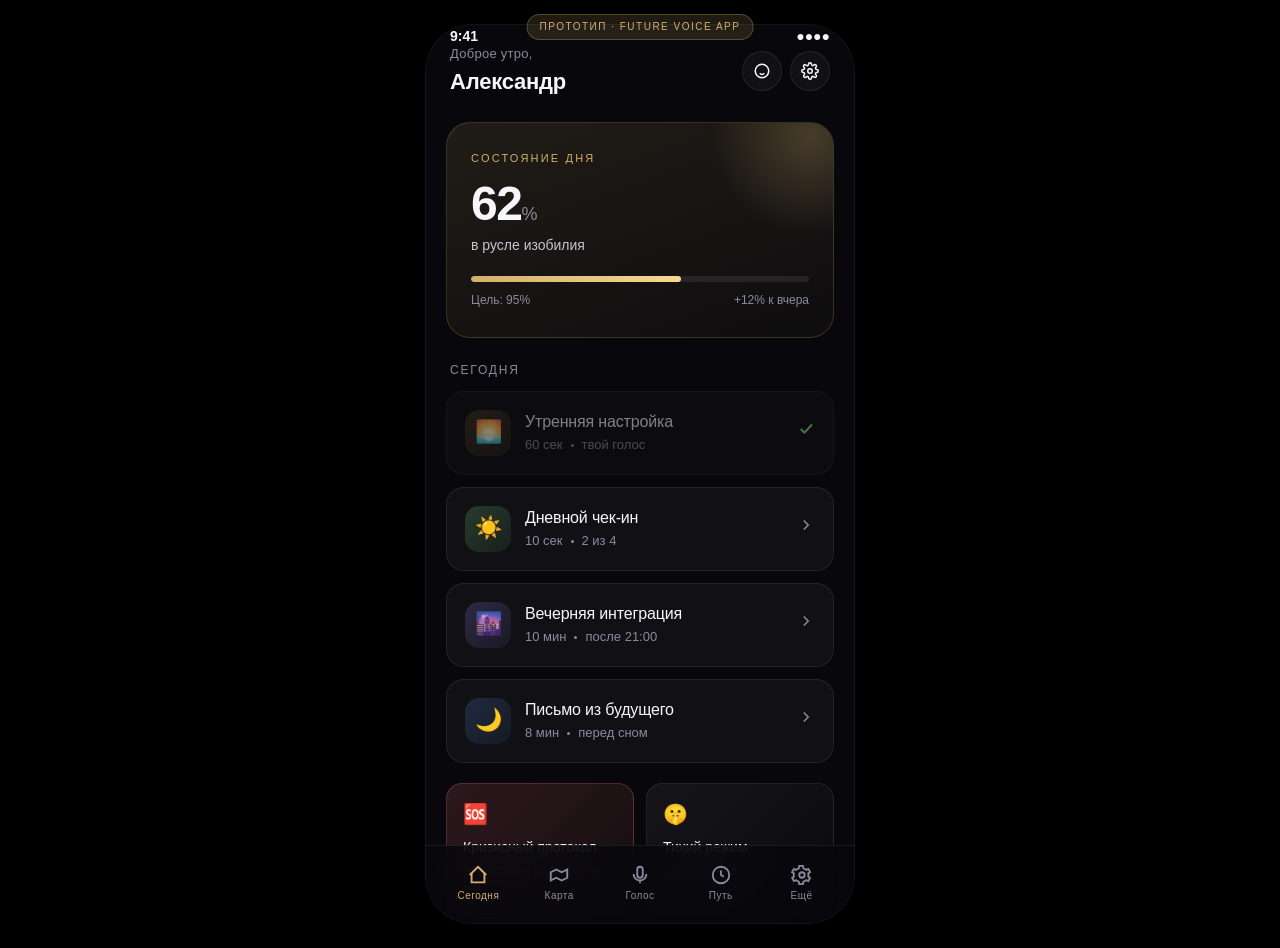
==== index.html @ 84179cca "Add files via upload" ====
<!doctype html>
<html lang="ru">
<head>
<meta charset="utf-8" />
<meta name="viewport" content="width=device-width,initial-scale=1,viewport-fit=cover,user-scalable=no" />
<meta name="theme-color" content="#08080c" />
<meta name="apple-mobile-web-app-capable" content="yes" />
<meta name="apple-mobile-web-app-status-bar-style" content="black-translucent" />
<title>Future Voice — твой день</title>
<style>
:root{
  --bg:#08080c;
  --bg2:#0f0f17;
  --surface:rgba(255,255,255,0.04);
  --surface-2:rgba(255,255,255,0.07);
  --ink:#f7f7fb;
  --muted:#8a8a9c;
  --muted-2:#5a5a6a;
  --line:rgba(255,255,255,0.08);
  --accent:#d4af6a;
  --accent2:#f5d990;
  --good:#7ee787;
  --warn:#ffb84d;
  --bad:#ff7a7a;
}
*{box-sizing:border-box;margin:0;padding:0;-webkit-tap-highlight-color:transparent}
html,body{background:var(--bg);color:var(--ink);font-family:-apple-system,BlinkMacSystemFont,"SF Pro Display","Segoe UI",Inter,Roboto,sans-serif;-webkit-font-smoothing:antialiased;line-height:1.4;overscroll-behavior:none}
button,a{font:inherit;cursor:pointer;border:none;background:none;color:inherit;text-decoration:none}
img{max-width:100%;display:block}

/* phone frame for desktop preview */
.phone{
  max-width:430px;
  margin:0 auto;
  min-height:100vh;
  background:var(--bg);
  position:relative;
  padding-bottom:96px;
  overflow:hidden;
}

/* status bar (fake for preview) */
.status-bar{
  height:env(safe-area-inset-top,44px);
  min-height:12px;
  display:flex;align-items:center;justify-content:space-between;
  padding:0 24px;
  font-size:14px;font-weight:600;
  padding-top:max(env(safe-area-inset-top,0px),12px);
}

/* SCREENS */
.screen{display:none;padding:0 0 24px;animation:fadeIn .25s ease}
.screen.active{display:block}
@keyframes fadeIn{from{opacity:0;transform:translateY(6px)}to{opacity:1;transform:none}}

/* HEADER */
.head{padding:8px 24px 24px;display:flex;align-items:center;justify-content:space-between}
.greeting{font-size:13px;color:var(--muted);letter-spacing:.02em;margin-bottom:4px}
.greeting-name{font-size:22px;font-weight:600;letter-spacing:-0.01em}
.head-actions{display:flex;gap:8px}
.icon-btn{width:40px;height:40px;border-radius:50%;background:var(--surface);display:flex;align-items:center;justify-content:center;border:1px solid var(--line)}
.icon-btn svg{width:18px;height:18px}

/* STATE CARD (main today) */
.state-card{
  margin:0 20px 20px;
  padding:28px 24px;
  background:linear-gradient(160deg,rgba(212,175,106,0.12),rgba(212,175,106,0.03));
  border:1px solid rgba(212,175,106,0.2);
  border-radius:24px;
  position:relative;overflow:hidden;
}
.state-card::before{
  content:"";position:absolute;top:-40%;right:-20%;width:200px;height:200px;
  border-radius:50%;
  background:radial-gradient(circle,rgba(212,175,106,0.25),transparent 70%);
  pointer-events:none;
}
.state-label{font-size:11px;color:var(--accent);letter-spacing:.2em;text-transform:uppercase;margin-bottom:14px;position:relative}
.state-value{font-size:48px;font-weight:600;letter-spacing:-0.03em;line-height:1;position:relative;margin-bottom:8px}
.state-value small{font-size:18px;color:var(--muted);font-weight:400}
.state-sub{font-size:14px;color:#c5c5d0;position:relative}
.state-progress{margin-top:20px;height:6px;background:rgba(255,255,255,0.08);border-radius:3px;overflow:hidden;position:relative}
.state-progress-bar{height:100%;width:62%;background:linear-gradient(90deg,var(--accent),var(--accent2));border-radius:3px;transition:width .6s ease}
.state-meta{display:flex;justify-content:space-between;margin-top:10px;font-size:12px;color:var(--muted);position:relative}

/* TODAY ACTIONS */
.section-title{padding:4px 24px 12px;font-size:12px;color:var(--muted);letter-spacing:.15em;text-transform:uppercase}
.actions{padding:0 20px;display:flex;flex-direction:column;gap:12px}
.action-card{
  padding:18px 18px;
  background:var(--surface);
  border:1px solid var(--line);
  border-radius:18px;
  display:flex;align-items:center;gap:14px;
  transition:transform .15s,background .2s;
  width:100%;
  text-align:left;
}
.action-card:active{transform:scale(0.98);background:var(--surface-2)}
.action-card.done{opacity:.5}
.action-icon{
  width:46px;height:46px;border-radius:14px;flex-shrink:0;
  display:flex;align-items:center;justify-content:center;
  font-size:22px;
  background:rgba(212,175,106,0.1);
}
.action-icon.morning{background:linear-gradient(135deg,#ffb84d33,#ffb84d11)}
.action-icon.day{background:linear-gradient(135deg,#7ee78733,#7ee78711)}
.action-icon.evening{background:linear-gradient(135deg,#9c88ff33,#9c88ff11)}
.action-icon.night{background:linear-gradient(135deg,#5a8dee33,#5a8dee11)}
.action-text{flex:1;min-width:0}
.action-title{font-size:16px;font-weight:500;margin-bottom:3px;letter-spacing:-0.01em}
.action-meta{font-size:13px;color:var(--muted);display:flex;align-items:center;gap:8px}
.action-meta .dot{width:3px;height:3px;border-radius:50%;background:var(--muted);display:inline-block}
.action-go{color:var(--muted);flex-shrink:0}
.action-go svg{width:18px;height:18px}
.action-card.done .action-go{color:var(--good)}

/* QUICK BUTTONS */
.quick-row{padding:20px;display:grid;grid-template-columns:1fr 1fr;gap:12px}
.quick-btn{
  padding:16px;
  background:var(--surface);
  border:1px solid var(--line);
  border-radius:16px;
  display:flex;flex-direction:column;gap:6px;
  text-align:left;
  transition:background .2s;
}
.quick-btn:active{background:var(--surface-2)}
.quick-btn .qb-icon{font-size:20px;margin-bottom:4px}
.quick-btn .qb-title{font-size:14px;font-weight:500}
.quick-btn .qb-sub{font-size:12px;color:var(--muted)}
.quick-btn.sos{background:linear-gradient(135deg,rgba(255,122,122,0.15),rgba(255,122,122,0.05));border-color:rgba(255,122,122,0.25)}
.quick-btn.silent{background:linear-gradient(135deg,rgba(138,138,156,0.1),rgba(138,138,156,0.02))}

/* BOTTOM TAB BAR */
.tabs{
  position:fixed;bottom:0;left:50%;transform:translateX(-50%);
  width:100%;max-width:430px;
  background:rgba(8,8,12,0.85);
  backdrop-filter:blur(24px);-webkit-backdrop-filter:blur(24px);
  border-top:1px solid var(--line);
  padding:10px 12px max(env(safe-area-inset-bottom),12px);
  display:flex;justify-content:space-around;align-items:center;
  z-index:100;
}
.tab{
  flex:1;
  display:flex;flex-direction:column;align-items:center;gap:3px;
  padding:8px 4px;
  color:var(--muted);
  font-size:10px;letter-spacing:.05em;
  transition:color .2s;
}
.tab svg{width:22px;height:22px}
.tab.active{color:var(--accent)}

/* === STATE CHECK-IN MODAL === */
.modal{
  position:fixed;inset:0;
  background:rgba(8,8,12,0.85);
  backdrop-filter:blur(20px);
  z-index:200;
  display:none;align-items:flex-end;justify-content:center;
  animation:fadeIn .2s;
}
.modal.active{display:flex}
.sheet{
  width:100%;max-width:430px;
  background:var(--bg2);
  border-top:1px solid var(--line);
  border-radius:28px 28px 0 0;
  padding:24px 24px max(env(safe-area-inset-bottom),28px);
  animation:slideUp .3s cubic-bezier(.2,.9,.3,1);
}
@keyframes slideUp{from{transform:translateY(100%)}to{transform:none}}
.sheet-handle{width:36px;height:4px;background:rgba(255,255,255,0.2);border-radius:2px;margin:0 auto 20px}
.sheet h3{font-size:24px;font-weight:600;letter-spacing:-0.01em;margin-bottom:8px;text-align:center}
.sheet p{font-size:14px;color:var(--muted);text-align:center;margin-bottom:28px}
.checkin-buttons{display:flex;flex-direction:column;gap:10px}
.checkin-btn{
  padding:18px 20px;
  background:var(--surface);
  border:1px solid var(--line);
  border-radius:16px;
  display:flex;align-items:center;gap:14px;text-align:left;
  transition:all .15s;
}
.checkin-btn:active{transform:scale(0.98)}
.checkin-btn.good{border-color:rgba(126,231,135,0.3)}
.checkin-btn.good:hover,.checkin-btn.good:active{background:rgba(126,231,135,0.08)}
.checkin-btn.mid{border-color:rgba(255,184,77,0.3)}
.checkin-btn.mid:hover,.checkin-btn.mid:active{background:rgba(255,184,77,0.08)}
.checkin-btn.bad{border-color:rgba(255,122,122,0.3)}
.checkin-btn.bad:hover,.checkin-btn.bad:active{background:rgba(255,122,122,0.08)}
.checkin-emoji{font-size:30px;width:46px;text-align:center}
.checkin-text-wrap{flex:1}
.checkin-title{font-size:16px;font-weight:500;margin-bottom:2px}
.checkin-sub{font-size:13px;color:var(--muted)}
.sheet-close{margin-top:20px;width:100%;padding:14px;color:var(--muted);font-size:14px;text-align:center}

/* === MAP SCREEN === */
.map-head{padding:20px 24px}
.map-title{font-size:28px;font-weight:600;letter-spacing:-0.02em;margin-bottom:6px}
.map-sub{font-size:14px;color:var(--muted)}
.day-pct{
  margin:8px 20px 20px;
  padding:24px;
  background:var(--surface);
  border:1px solid var(--line);
  border-radius:20px;
  text-align:center;
}
.day-pct-value{
  font-size:72px;font-weight:600;letter-spacing:-0.04em;line-height:1;
  background:linear-gradient(135deg,var(--accent2),var(--accent));
  -webkit-background-clip:text;background-clip:text;color:transparent;
  margin-bottom:8px;
}
.day-pct-label{font-size:14px;color:var(--muted)}
.day-pct-delta{display:inline-flex;align-items:center;gap:4px;margin-top:10px;font-size:13px;color:var(--good);padding:4px 10px;background:rgba(126,231,135,0.1);border-radius:999px}

/* timeline */
.timeline{margin:0 20px;padding:20px;background:var(--surface);border:1px solid var(--line);border-radius:20px}
.tl-title{font-size:12px;color:var(--muted);letter-spacing:.15em;text-transform:uppercase;margin-bottom:14px}
.tl-bars{display:flex;align-items:flex-end;gap:4px;height:80px;margin-bottom:10px}
.tl-bar{flex:1;border-radius:3px;min-height:6px;transition:height .4s ease}
.tl-bar.g{background:linear-gradient(180deg,var(--good),rgba(126,231,135,0.3))}
.tl-bar.y{background:linear-gradient(180deg,var(--warn),rgba(255,184,77,0.3))}
.tl-bar.r{background:linear-gradient(180deg,var(--bad),rgba(255,122,122,0.3))}
.tl-bar.empty{background:rgba(255,255,255,0.04)}
.tl-hours{display:flex;justify-content:space-between;font-size:11px;color:var(--muted-2);font-variant-numeric:tabular-nums}

/* week chart */
.week{margin:20px;padding:20px;background:var(--surface);border:1px solid var(--line);border-radius:20px}
.week-row{display:flex;align-items:center;gap:12px;padding:8px 0;border-bottom:1px solid var(--line)}
.week-row:last-child{border-bottom:none}
.week-day{width:32px;font-size:13px;color:var(--muted)}
.week-bar-bg{flex:1;height:8px;background:rgba(255,255,255,0.05);border-radius:4px;overflow:hidden}
.week-bar-fill{height:100%;background:linear-gradient(90deg,var(--accent),var(--accent2));border-radius:4px}
.week-pct{width:42px;text-align:right;font-size:13px;color:var(--ink);font-variant-numeric:tabular-nums}

/* trigger card */
.trigger{margin:20px;padding:20px;background:linear-gradient(135deg,rgba(255,122,122,0.08),rgba(255,122,122,0.02));border:1px solid rgba(255,122,122,0.15);border-radius:20px}
.trigger-label{font-size:11px;color:var(--bad);letter-spacing:.2em;text-transform:uppercase;margin-bottom:10px}
.trigger-text{font-size:16px;line-height:1.5;margin-bottom:14px}
.trigger-action{display:inline-flex;align-items:center;gap:6px;font-size:14px;color:var(--accent);font-weight:500}

/* === VOICE SCREEN === */
.voice-head{padding:32px 24px 20px;text-align:center}
.voice-title{font-size:13px;color:var(--muted);letter-spacing:.2em;text-transform:uppercase;margin-bottom:14px}
.voice-name{font-size:32px;font-weight:600;letter-spacing:-0.02em;margin-bottom:10px}
.voice-meta{font-size:14px;color:var(--muted)}

.voice-player{margin:24px 20px;padding:32px 24px;background:var(--surface);border:1px solid var(--line);border-radius:24px;text-align:center}
.voice-visual{
  width:180px;height:180px;margin:0 auto 28px;border-radius:50%;
  background:radial-gradient(circle at 30% 30%,var(--accent2),var(--accent) 50%,#5a3f1c 100%);
  box-shadow:0 0 60px rgba(212,175,106,0.4),inset 0 0 40px rgba(0,0,0,0.2);
  position:relative;
}
.voice-visual::before,.voice-visual::after{
  content:"";position:absolute;border-radius:50%;border:1px solid rgba(212,175,106,0.3);
  animation:ripple 3s infinite;
}
.voice-visual::before{inset:-20px;animation-delay:0s}
.voice-visual::after{inset:-40px;animation-delay:1.5s}
@keyframes ripple{0%{transform:scale(1);opacity:0.6}100%{transform:scale(1.3);opacity:0}}

.voice-controls{display:flex;align-items:center;justify-content:center;gap:24px;margin-bottom:20px}
.voice-ctrl{
  width:48px;height:48px;border-radius:50%;
  background:var(--surface-2);
  display:flex;align-items:center;justify-content:center;
  transition:background .2s;
}
.voice-ctrl:active{background:rgba(255,255,255,0.12)}
.voice-ctrl.main{
  width:72px;height:72px;
  background:linear-gradient(135deg,var(--accent2),var(--accent));
  color:var(--bg);box-shadow:0 12px 32px rgba(212,175,106,0.35);
}
.voice-ctrl svg{width:22px;height:22px}
.voice-ctrl.main svg{width:32px;height:32px}

.voice-progress{height:4px;background:rgba(255,255,255,0.1);border-radius:2px;overflow:hidden;margin-bottom:8px}
.voice-progress-fill{height:100%;width:32%;background:var(--accent);border-radius:2px}
.voice-time{display:flex;justify-content:space-between;font-size:12px;color:var(--muted);font-variant-numeric:tabular-nums}

.voice-text{margin:0 20px 20px;padding:20px;background:var(--surface);border:1px solid var(--line);border-radius:18px;font-size:15px;line-height:1.7;color:#d5d5e0;font-style:italic;max-height:200px;overflow-y:auto}
.voice-text::before{content:"«";color:var(--accent);font-size:28px;line-height:0;vertical-align:middle;margin-right:4px}
.voice-text::after{content:"»";color:var(--accent);font-size:28px;line-height:0;vertical-align:middle;margin-left:4px}

/* path screen */
.path-head{padding:20px 24px}
.path-progress{margin:8px 20px 24px;padding:20px;background:var(--surface);border:1px solid var(--line);border-radius:20px}
.path-day-big{font-size:64px;font-weight:600;letter-spacing:-0.03em;line-height:1;margin-bottom:4px}
.path-day-big small{font-size:20px;color:var(--muted);font-weight:400}
.path-stage{font-size:14px;color:var(--accent);margin-bottom:18px}
.path-line{height:8px;background:rgba(255,255,255,0.05);border-radius:4px;overflow:hidden;margin-bottom:8px}
.path-line-fill{height:100%;width:25%;background:linear-gradient(90deg,var(--accent),var(--accent2));border-radius:4px}
.path-line-meta{display:flex;justify-content:space-between;font-size:12px;color:var(--muted)}

.stages{padding:0 20px;display:flex;flex-direction:column;gap:10px}
.stage{padding:18px;background:var(--surface);border:1px solid var(--line);border-radius:16px;display:flex;align-items:center;gap:14px}
.stage.current{border-color:rgba(212,175,106,0.4);background:linear-gradient(135deg,rgba(212,175,106,0.08),rgba(212,175,106,0.02))}
.stage.done{opacity:.5}
.stage-num{width:36px;height:36px;border-radius:50%;background:var(--surface-2);display:flex;align-items:center;justify-content:center;font-size:13px;color:var(--muted);flex-shrink:0}
.stage.current .stage-num{background:linear-gradient(135deg,var(--accent2),var(--accent));color:var(--bg);font-weight:600}
.stage.done .stage-num{background:rgba(126,231,135,0.15);color:var(--good)}
.stage-info{flex:1}
.stage-name{font-size:15px;font-weight:500;margin-bottom:2px}
.stage-days{font-size:12px;color:var(--muted)}

/* settings */
.settings-head{padding:20px 24px}
.settings-list{padding:0 20px;display:flex;flex-direction:column;gap:10px}
.set-group{background:var(--surface);border:1px solid var(--line);border-radius:18px;overflow:hidden}
.set-row{display:flex;align-items:center;padding:16px 18px;border-bottom:1px solid var(--line)}
.set-row:last-child{border-bottom:none}
.set-icon{width:32px;height:32px;border-radius:9px;background:var(--surface-2);display:flex;align-items:center;justify-content:center;margin-right:14px;font-size:16px}
.set-text{flex:1}
.set-name{font-size:15px;font-weight:500}
.set-desc{font-size:12px;color:var(--muted);margin-top:2px}
.toggle{width:46px;height:28px;background:rgba(255,255,255,0.1);border-radius:14px;position:relative;transition:background .2s;flex-shrink:0}
.toggle.on{background:var(--accent)}
.toggle::after{content:"";position:absolute;top:3px;left:3px;width:22px;height:22px;background:#fff;border-radius:50%;transition:left .2s;box-shadow:0 2px 4px rgba(0,0,0,0.3)}
.toggle.on::after{left:21px}
.set-value{font-size:14px;color:var(--muted)}

/* DEMO TAG */
.demo-tag{
  position:fixed;top:env(safe-area-inset-top,12px);left:50%;transform:translateX(-50%);
  margin-top:14px;
  background:rgba(212,175,106,0.15);
  border:1px solid rgba(212,175,106,0.3);
  padding:5px 12px;border-radius:999px;
  font-size:10px;letter-spacing:.15em;text-transform:uppercase;color:var(--accent);
  z-index:50;
  pointer-events:none;
}

/* PWA-friendly viewport */
@media (display-mode:standalone){.demo-tag{display:none}}

/* slight desktop styling */
@media (min-width:760px){
  body{background:#000;padding:24px 0}
  .phone{border-radius:48px;overflow:hidden;box-shadow:0 30px 80px rgba(0,0,0,0.5);border:1px solid rgba(255,255,255,0.05);min-height:auto;height:900px;overflow-y:auto}
  .tabs{position:absolute;border-radius:0 0 48px 48px}
}
</style>
</head>
<body>

<div class="phone">
  <div class="demo-tag">Прототип · Future Voice App</div>

  <!-- ========= SCREEN: TODAY ========= -->
  <section class="screen active" id="screen-today">
    <div class="status-bar"><span>9:41</span><span>●●●●</span></div>
    <div class="head">
      <div>
        <div class="greeting">Доброе утро,</div>
        <div class="greeting-name">Александр</div>
      </div>
      <div class="head-actions">
        <button class="icon-btn" onclick="openCheckin()" aria-label="Состояние">
          <svg viewBox="0 0 24 24" fill="none" stroke="currentColor" stroke-width="2"><circle cx="12" cy="12" r="9"/><path d="M9 10h.01M15 10h.01M9 15c.5.5 1.5 1.5 3 1.5s2.5-1 3-1.5"/></svg>
        </button>
        <button class="icon-btn" onclick="show('screen-settings')" aria-label="Настройки">
          <svg viewBox="0 0 24 24" fill="none" stroke="currentColor" stroke-width="2"><circle cx="12" cy="12" r="3"/><path d="M19.4 15a1.7 1.7 0 0 0 .3 1.8l.1.1a2 2 0 1 1-2.8 2.8l-.1-.1a1.7 1.7 0 0 0-1.8-.3 1.7 1.7 0 0 0-1 1.5V21a2 2 0 1 1-4 0v-.1a1.7 1.7 0 0 0-1-1.5 1.7 1.7 0 0 0-1.9.3l-.1.1a2 2 0 1 1-2.8-2.8l.1-.1a1.7 1.7 0 0 0 .3-1.8 1.7 1.7 0 0 0-1.5-1H3a2 2 0 1 1 0-4h.1a1.7 1.7 0 0 0 1.5-1 1.7 1.7 0 0 0-.3-1.9l-.1-.1a2 2 0 1 1 2.8-2.8l.1.1a1.7 1.7 0 0 0 1.8.3H9a1.7 1.7 0 0 0 1-1.5V3a2 2 0 1 1 4 0v.1a1.7 1.7 0 0 0 1 1.5 1.7 1.7 0 0 0 1.9-.3l.1-.1a2 2 0 1 1 2.8 2.8l-.1.1a1.7 1.7 0 0 0-.3 1.8V9a1.7 1.7 0 0 0 1.5 1H21a2 2 0 1 1 0 4h-.1a1.7 1.7 0 0 0-1.5 1z"/></svg>
        </button>
      </div>
    </div>

    <!-- main state card -->
    <div class="state-card">
      <div class="state-label">Состояние дня</div>
      <div class="state-value">62<small>%</small></div>
      <div class="state-sub">в русле изобилия</div>
      <div class="state-progress"><div class="state-progress-bar"></div></div>
      <div class="state-meta">
        <span>Цель: 95%</span>
        <span>+12% к вчера</span>
      </div>
    </div>

    <div class="section-title">Сегодня</div>
    <div class="actions">
      <button class="action-card done" onclick="show('screen-voice')">
        <div class="action-icon morning">🌅</div>
        <div class="action-text">
          <div class="action-title">Утренняя настройка</div>
          <div class="action-meta"><span>60 сек</span><span class="dot"></span><span>твой голос</span></div>
        </div>
        <div class="action-go"><svg viewBox="0 0 24 24" fill="none" stroke="currentColor" stroke-width="2.5"><path d="M5 12l5 5L20 6"/></svg></div>
      </button>

      <button class="action-card" onclick="openCheckin()">
        <div class="action-icon day">☀️</div>
        <div class="action-text">
          <div class="action-title">Дневной чек-ин</div>
          <div class="action-meta"><span>10 сек</span><span class="dot"></span><span>2 из 4</span></div>
        </div>
        <div class="action-go"><svg viewBox="0 0 24 24" fill="none" stroke="currentColor" stroke-width="2"><path d="M9 6l6 6-6 6"/></svg></div>
      </button>

      <button class="action-card" onclick="show('screen-voice')">
        <div class="action-icon evening">🌆</div>
        <div class="action-text">
          <div class="action-title">Вечерняя интеграция</div>
          <div class="action-meta"><span>10 мин</span><span class="dot"></span><span>после 21:00</span></div>
        </div>
        <div class="action-go"><svg viewBox="0 0 24 24" fill="none" stroke="currentColor" stroke-width="2"><path d="M9 6l6 6-6 6"/></svg></div>
      </button>

      <button class="action-card" onclick="show('screen-voice')">
        <div class="action-icon night">🌙</div>
        <div class="action-text">
          <div class="action-title">Письмо из будущего</div>
          <div class="action-meta"><span>8 мин</span><span class="dot"></span><span>перед сном</span></div>
        </div>
        <div class="action-go"><svg viewBox="0 0 24 24" fill="none" stroke="currentColor" stroke-width="2"><path d="M9 6l6 6-6 6"/></svg></div>
      </button>
    </div>

    <div class="quick-row">
      <button class="quick-btn sos">
        <div class="qb-icon">🆘</div>
        <div class="qb-title">Кризисный протокол</div>
        <div class="qb-sub">Вернуться в ресурс за 60 сек</div>
      </button>
      <button class="quick-btn silent">
        <div class="qb-icon">🤫</div>
        <div class="qb-title">Тихий режим</div>
        <div class="qb-sub">До конца дня</div>
      </button>
    </div>
  </section>

  <!-- ========= SCREEN: MAP (mind map) ========= -->
  <section class="screen" id="screen-map">
    <div class="status-bar"><span>9:41</span><span>●●●●</span></div>
    <div class="map-head">
      <div class="map-title">Карта мышления</div>
      <div class="map-sub">Твой день в данных</div>
    </div>

    <div class="day-pct">
      <div class="day-pct-value">62%</div>
      <div class="day-pct-label">времени в русле изобилия</div>
      <div class="day-pct-delta">↑ 12% к вчера</div>
    </div>

    <div class="timeline">
      <div class="tl-title">Часы дня</div>
      <div class="tl-bars">
        <div class="tl-bar g" style="height:70%"></div>
        <div class="tl-bar g" style="height:85%"></div>
        <div class="tl-bar y" style="height:55%"></div>
        <div class="tl-bar r" style="height:30%"></div>
        <div class="tl-bar r" style="height:25%"></div>
        <div class="tl-bar y" style="height:50%"></div>
        <div class="tl-bar g" style="height:75%"></div>
        <div class="tl-bar g" style="height:80%"></div>
        <div class="tl-bar g" style="height:90%"></div>
        <div class="tl-bar y" style="height:60%"></div>
        <div class="tl-bar empty" style="height:20%"></div>
        <div class="tl-bar empty" style="height:20%"></div>
      </div>
      <div class="tl-hours">
        <span>7</span><span>9</span><span>11</span><span>13</span><span>15</span><span>17</span><span>19</span><span>21</span>
      </div>
    </div>

    <div class="trigger">
      <div class="trigger-label">⚠ Обнаружен триггер</div>
      <div class="trigger-text">Между 13:00 и 15:00 ты дважды провалился в состояние тревоги. Похоже, это связано с проверкой почты после обеда.</div>
      <button class="trigger-action">Разобрать триггер <svg width="16" height="16" viewBox="0 0 24 24" fill="none" stroke="currentColor" stroke-width="2"><path d="M9 6l6 6-6 6"/></svg></button>
    </div>

    <div class="week">
      <div class="tl-title" style="margin-bottom:14px">Неделя</div>
      <div class="week-row"><div class="week-day">Пн</div><div class="week-bar-bg"><div class="week-bar-fill" style="width:48%"></div></div><div class="week-pct">48%</div></div>
      <div class="week-row"><div class="week-day">Вт</div><div class="week-bar-bg"><div class="week-bar-fill" style="width:55%"></div></div><div class="week-pct">55%</div></div>
      <div class="week-row"><div class="week-day">Ср</div><div class="week-bar-bg"><div class="week-bar-fill" style="width:42%"></div></div><div class="week-pct">42%</div></div>
      <div class="week-row"><div class="week-day">Чт</div><div class="week-bar-bg"><div class="week-bar-fill" style="width:60%"></div></div><div class="week-pct">60%</div></div>
      <div class="week-row"><div class="week-day">Пт</div><div class="week-bar-bg"><div class="week-bar-fill" style="width:50%"></div></div><div class="week-pct">50%</div></div>
      <div class="week-row"><div class="week-day">Сб</div><div class="week-bar-bg"><div class="week-bar-fill" style="width:72%"></div></div><div class="week-pct">72%</div></div>
      <div class="week-row"><div class="week-day">Вс</div><div class="week-bar-bg"><div class="week-bar-fill" style="width:62%"></div></div><div class="week-pct">62%</div></div>
    </div>
  </section>

  <!-- ========= SCREEN: VOICE ========= -->
  <section class="screen" id="screen-voice">
    <div class="status-bar"><span>9:41</span><span>●●●●</span></div>
    <div class="voice-head">
      <div class="voice-title">Письмо из будущего</div>
      <div class="voice-name">Утро в новом доме</div>
      <div class="voice-meta">8 мин · твой голос · день 22 из 90</div>
    </div>

    <div class="voice-player">
      <div class="voice-visual"></div>
      <div class="voice-controls">
        <button class="voice-ctrl" aria-label="-15">
          <svg viewBox="0 0 24 24" fill="none" stroke="currentColor" stroke-width="2"><path d="M3 12a9 9 0 1 0 9-9"/><path d="M3 7v5h5"/></svg>
        </button>
        <button class="voice-ctrl main" id="playMain" aria-label="Play">
          <svg viewBox="0 0 24 24" fill="currentColor"><path d="M8 5v14l11-7z"/></svg>
        </button>
        <button class="voice-ctrl" aria-label="+15">
          <svg viewBox="0 0 24 24" fill="none" stroke="currentColor" stroke-width="2"><path d="M21 12a9 9 0 1 1-9-9"/><path d="M21 7v5h-5"/></svg>
        </button>
      </div>
      <div class="voice-progress"><div class="voice-progress-fill"></div></div>
      <div class="voice-time"><span>2:34</span><span>8:00</span></div>
    </div>

    <div class="voice-text">
      Привет. Это я, говорю с тобой из 30 мая 2027 года. Прошёл ровно год.
      Я хочу, чтобы ты знал — у нас всё получилось. Помнишь, сегодня ты переживал из-за того клиента? Это оказалось неважно. Через три недели пришёл другой, гораздо лучше.
      Сейчас я смотрю в окно нового дома. Утро. Тихо. Я работаю с теми, с кем хочу. Денег достаточно — даже больше, чем мы мечтали.
      Знаешь, что было самым важным? Что ты не сдался в эти первые недели. Что ты продолжал держать фокус.
      Спокойной ночи. Всё уже хорошо. Я тебя жду здесь.
    </div>
  </section>

  <!-- ========= SCREEN: PATH ========= -->
  <section class="screen" id="screen-path">
    <div class="status-bar"><span>9:41</span><span>●●●●</span></div>
    <div class="path-head">
      <div class="map-title">Твой путь</div>
      <div class="map-sub">90 дней перепрошивки</div>
    </div>

    <div class="path-progress">
      <div class="path-day-big">22<small> / 90</small></div>
      <div class="path-stage">Этап 2 · Удержание состояния</div>
      <div class="path-line"><div class="path-line-fill" style="width:24%"></div></div>
      <div class="path-line-meta"><span>68 дней впереди</span><span>24%</span></div>
    </div>

    <div class="section-title">Этапы пути</div>
    <div class="stages">
      <div class="stage done">
        <div class="stage-num">✓</div>
        <div class="stage-info">
          <div class="stage-name">Чистка фонового потока</div>
          <div class="stage-days">Дни 1–14 · завершено</div>
        </div>
      </div>
      <div class="stage current">
        <div class="stage-num">2</div>
        <div class="stage-info">
          <div class="stage-name">Удержание состояния</div>
          <div class="stage-days">Дни 15–30 · сейчас здесь</div>
        </div>
      </div>
      <div class="stage">
        <div class="stage-num">3</div>
        <div class="stage-info">
          <div class="stage-name">Работа с триггерами</div>
          <div class="stage-days">Дни 31–60</div>
        </div>
      </div>
      <div class="stage">
        <div class="stage-num">4</div>
        <div class="stage-info">
          <div class="stage-name">Новая идентичность</div>
          <div class="stage-days">Дни 61–90</div>
        </div>
      </div>
      <div class="stage">
        <div class="stage-num">★</div>
        <div class="stage-info">
          <div class="stage-name">Инициация</div>
          <div class="stage-days">День 90 · переход</div>
        </div>
      </div>
    </div>
  </section>

  <!-- ========= SCREEN: SETTINGS ========= -->
  <section class="screen" id="screen-settings">
    <div class="status-bar"><span>9:41</span><span>●●●●</span></div>
    <div class="settings-head">
      <div class="map-title">Настройки</div>
      <div class="map-sub">Подстрой приложение под себя</div>
    </div>
    <div class="settings-list">
      <div class="set-group">
        <div class="set-row">
          <div class="set-icon">🔔</div>
          <div class="set-text"><div class="set-name">Дневные чек-ины</div><div class="set-desc">4 раза в день в удобные моменты</div></div>
          <div class="toggle on"></div>
        </div>
        <div class="set-row">
          <div class="set-icon">🔇</div>
          <div class="set-text"><div class="set-name">Беззвучный режим</div><div class="set-desc">Уведомления только текстом</div></div>
          <div class="toggle on"></div>
        </div>
        <div class="set-row">
          <div class="set-icon">💼</div>
          <div class="set-text"><div class="set-name">Рабочие часы</div><div class="set-desc">Минимум касаний</div></div>
          <div class="set-value">9:00–18:00</div>
        </div>
      </div>

      <div class="set-group">
        <div class="set-row">
          <div class="set-icon">🎙</div>
          <div class="set-text"><div class="set-name">Твой голос</div><div class="set-desc">Записан · готов к использованию</div></div>
          <div class="set-value" style="color:var(--good)">●</div>
        </div>
        <div class="set-row">
          <div class="set-icon">🎵</div>
          <div class="set-text"><div class="set-name">Фоновая музыка</div><div class="set-desc">Подложка для писем</div></div>
          <div class="set-value">Альфа · 8Hz</div>
        </div>
        <div class="set-row">
          <div class="set-icon">🌙</div>
          <div class="set-text"><div class="set-name">Время сна</div><div class="set-desc">Когда играть письмо</div></div>
          <div class="set-value">22:30</div>
        </div>
      </div>

      <div class="set-group">
        <div class="set-row">
          <div class="set-icon">🔒</div>
          <div class="set-text"><div class="set-name">Приватность</div><div class="set-desc">Голос хранится только у тебя</div></div>
          <div class="set-value">→</div>
        </div>
        <div class="set-row">
          <div class="set-icon">💎</div>
          <div class="set-text"><div class="set-name">Подписка Pro</div><div class="set-desc">Активна до 30.06.2026</div></div>
          <div class="set-value" style="color:var(--accent)">Pro</div>
        </div>
      </div>
    </div>
  </section>

  <!-- ========= CHECK-IN MODAL ========= -->
  <div class="modal" id="checkin">
    <div class="sheet">
      <div class="sheet-handle"></div>
      <h3>О чём ты думал<br/>последние 5 минут?</h3>
      <p>Один тап — и продолжай свой день.</p>
      <div class="checkin-buttons">
        <button class="checkin-btn good" onclick="closeCheckin()">
          <div class="checkin-emoji">🌱</div>
          <div class="checkin-text-wrap">
            <div class="checkin-title">В русле изобилия</div>
            <div class="checkin-sub">Возможности, благодарность, рост</div>
          </div>
        </button>
        <button class="checkin-btn mid" onclick="closeCheckin()">
          <div class="checkin-emoji">⚖️</div>
          <div class="checkin-text-wrap">
            <div class="checkin-title">Нейтрально</div>
            <div class="checkin-sub">Просто задачи, без эмоций</div>
          </div>
        </button>
        <button class="checkin-btn bad" onclick="closeCheckin()">
          <div class="checkin-emoji">🌧</div>
          <div class="checkin-text-wrap">
            <div class="checkin-title">В русле проблем</div>
            <div class="checkin-sub">Тревога, долги, обиды, страх</div>
          </div>
        </button>
      </div>
      <button class="sheet-close" onclick="closeCheckin()">Позже</button>
    </div>
  </div>

  <!-- ========= TAB BAR ========= -->
  <nav class="tabs">
    <button class="tab active" onclick="show('screen-today',this)">
      <svg viewBox="0 0 24 24" fill="none" stroke="currentColor" stroke-width="2"><path d="M3 12l9-9 9 9"/><path d="M5 10v10h14V10"/></svg>
      <span>Сегодня</span>
    </button>
    <button class="tab" onclick="show('screen-map',this)">
      <svg viewBox="0 0 24 24" fill="none" stroke="currentColor" stroke-width="2"><path d="M3 18l6-3 6 3 6-3V6l-6 3-6-3-6 3z"/></svg>
      <span>Карта</span>
    </button>
    <button class="tab" onclick="show('screen-voice',this)">
      <svg viewBox="0 0 24 24" fill="none" stroke="currentColor" stroke-width="2"><rect x="9" y="3" width="6" height="12" rx="3"/><path d="M5 11a7 7 0 0 0 14 0M12 18v3"/></svg>
      <span>Голос</span>
    </button>
    <button class="tab" onclick="show('screen-path',this)">
      <svg viewBox="0 0 24 24" fill="none" stroke="currentColor" stroke-width="2"><circle cx="12" cy="12" r="9"/><path d="M12 7v5l3 2"/></svg>
      <span>Путь</span>
    </button>
    <button class="tab" onclick="show('screen-settings',this)">
      <svg viewBox="0 0 24 24" fill="none" stroke="currentColor" stroke-width="2"><circle cx="12" cy="12" r="3"/><path d="M19 12a7 7 0 0 0-.2-1.7l2-1.5-2-3.4-2.3 1a7 7 0 0 0-3-1.7L13 2h-4l-.5 2.7a7 7 0 0 0-3 1.7l-2.3-1-2 3.4 2 1.5A7 7 0 0 0 3 12c0 .6.1 1.1.2 1.7l-2 1.5 2 3.4 2.3-1c.9.8 1.9 1.3 3 1.7L9 22h4l.5-2.7c1.1-.4 2.1-.9 3-1.7l2.3 1 2-3.4-2-1.5c.1-.6.2-1.1.2-1.7z"/></svg>
      <span>Ещё</span>
    </button>
  </nav>
</div>

<script>
function show(id, el){
  document.querySelectorAll('.screen').forEach(s=>s.classList.remove('active'));
  document.getElementById(id).classList.add('active');
  if(el){
    document.querySelectorAll('.tab').forEach(t=>t.classList.remove('active'));
    el.classList.add('active');
  }
  // map screen->tab
  const map={'screen-today':0,'screen-map':1,'screen-voice':2,'screen-path':3,'screen-settings':4};
  if(map[id]!==undefined && !el){
    document.querySelectorAll('.tab').forEach((t,i)=>t.classList.toggle('active',i===map[id]));
  }
  window.scrollTo(0,0);
}
function openCheckin(){document.getElementById('checkin').classList.add('active')}
function closeCheckin(){document.getElementById('checkin').classList.remove('active')}
document.getElementById('checkin').addEventListener('click',(e)=>{
  if(e.target.id==='checkin')closeCheckin();
});

// play button toggle
const playMain=document.getElementById('playMain');
let playing=false;
const playIcons={
  play:'<svg viewBox="0 0 24 24" fill="currentColor"><path d="M8 5v14l11-7z"/></svg>',
  pause:'<svg viewBox="0 0 24 24" fill="currentColor"><path d="M6 5h4v14H6zM14 5h4v14h-4z"/></svg>'
};
playMain.addEventListener('click',()=>{
  playing=!playing;
  playMain.innerHTML=playing?playIcons.pause:playIcons.play;
});
</script>
</body>
</html>
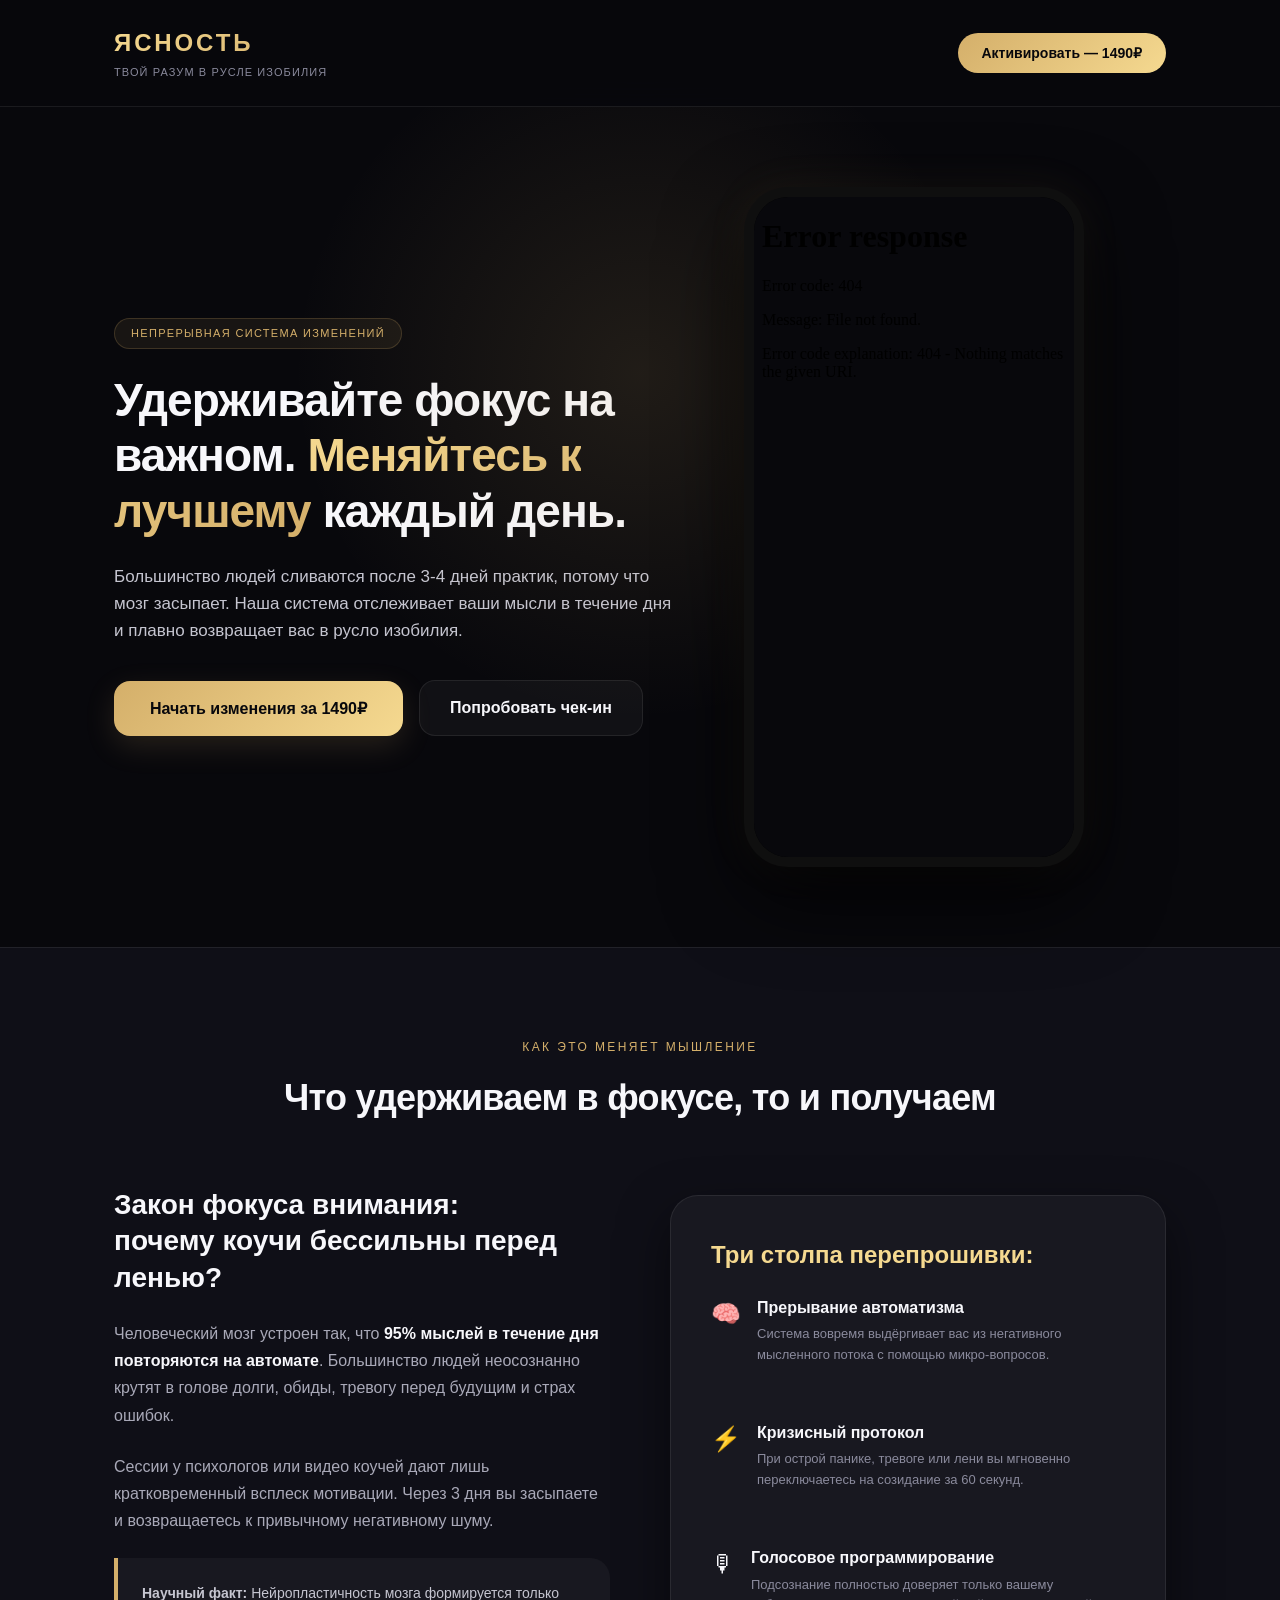
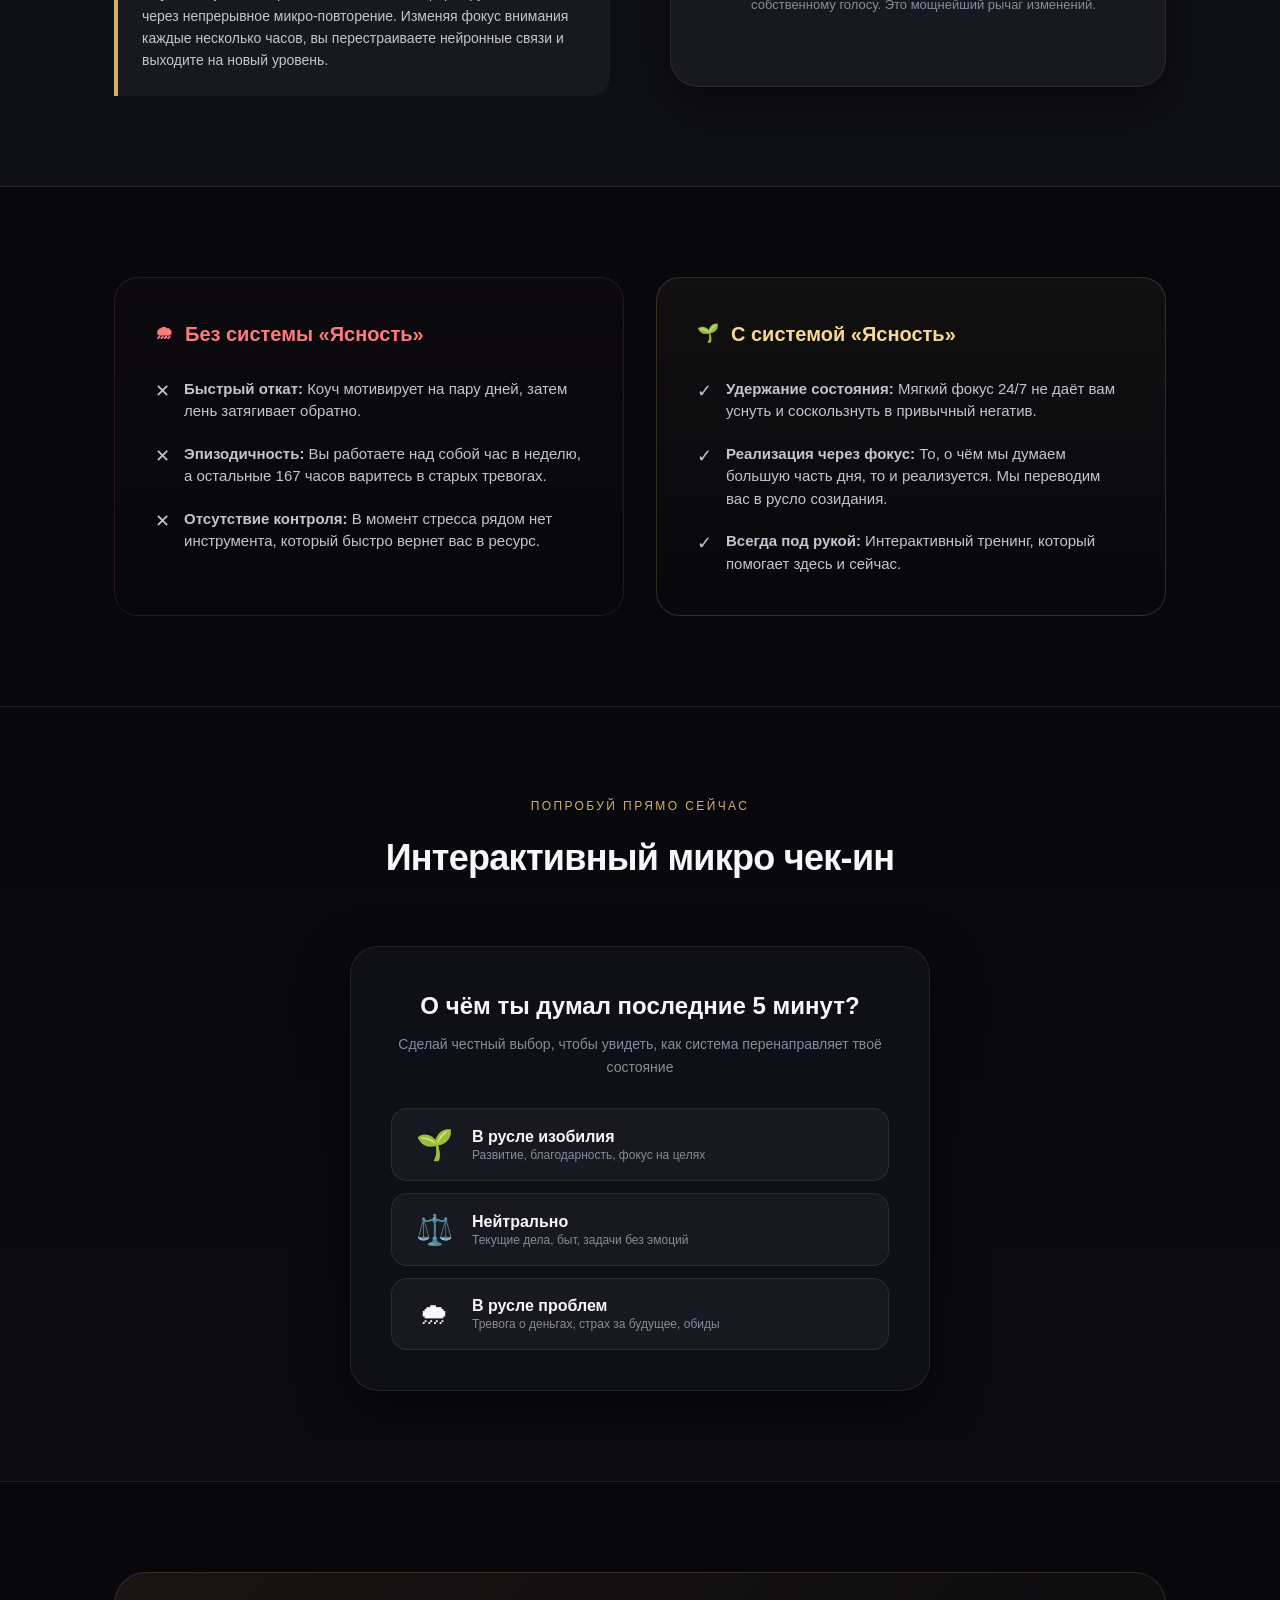
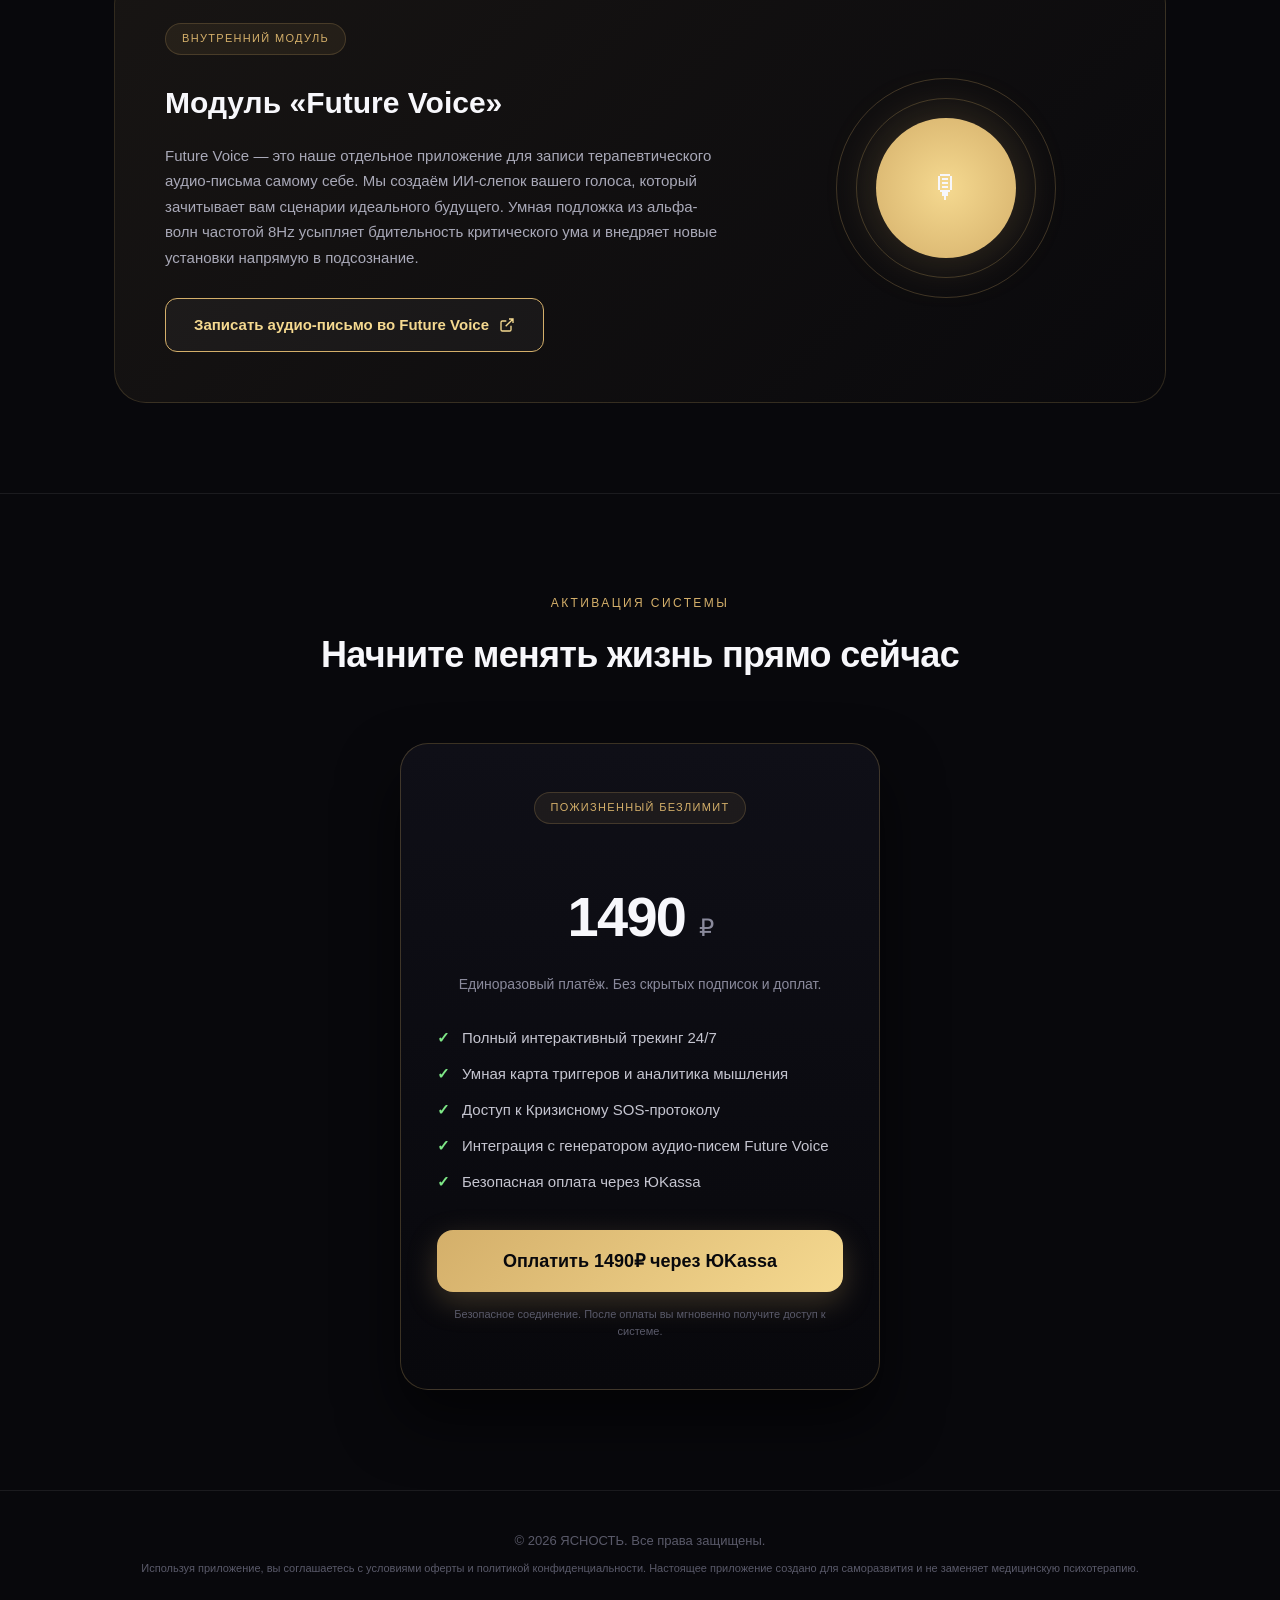
==== commit e51619d1: "Add files via upload" ====
--- a/index.html
+++ b/index.html
@@ -2,738 +2,920 @@
 <html lang="ru">
 <head>
 <meta charset="utf-8" />
-<meta name="viewport" content="width=device-width,initial-scale=1,viewport-fit=cover,user-scalable=no" />
+<meta name="viewport" content="width=device-width,initial-scale=1,viewport-fit=cover" />
 <meta name="theme-color" content="#08080c" />
-<meta name="apple-mobile-web-app-capable" content="yes" />
-<meta name="apple-mobile-web-app-status-bar-style" content="black-translucent" />
-<title>Future Voice — твой день</title>
+<title>ЯСНОСТЬ — Твой разум в русле изобилия</title>
 <style>
-:root{
-  --bg:#08080c;
-  --bg2:#0f0f17;
-  --surface:rgba(255,255,255,0.04);
-  --surface-2:rgba(255,255,255,0.07);
-  --ink:#f7f7fb;
-  --muted:#8a8a9c;
-  --muted-2:#5a5a6a;
-  --line:rgba(255,255,255,0.08);
-  --accent:#d4af6a;
-  --accent2:#f5d990;
-  --good:#7ee787;
-  --warn:#ffb84d;
-  --bad:#ff7a7a;
-}
-*{box-sizing:border-box;margin:0;padding:0;-webkit-tap-highlight-color:transparent}
-html,body{background:var(--bg);color:var(--ink);font-family:-apple-system,BlinkMacSystemFont,"SF Pro Display","Segoe UI",Inter,Roboto,sans-serif;-webkit-font-smoothing:antialiased;line-height:1.4;overscroll-behavior:none}
-button,a{font:inherit;cursor:pointer;border:none;background:none;color:inherit;text-decoration:none}
-img{max-width:100%;display:block}
-
-/* phone frame for desktop preview */
-.phone{
-  max-width:430px;
-  margin:0 auto;
-  min-height:100vh;
-  background:var(--bg);
-  position:relative;
-  padding-bottom:96px;
-  overflow:hidden;
-}
-
-/* status bar (fake for preview) */
-.status-bar{
-  height:env(safe-area-inset-top,44px);
-  min-height:12px;
-  display:flex;align-items:center;justify-content:space-between;
-  padding:0 24px;
-  font-size:14px;font-weight:600;
-  padding-top:max(env(safe-area-inset-top,0px),12px);
-}
-
-/* SCREENS */
-.screen{display:none;padding:0 0 24px;animation:fadeIn .25s ease}
-.screen.active{display:block}
-@keyframes fadeIn{from{opacity:0;transform:translateY(6px)}to{opacity:1;transform:none}}
+:root {
+  --bg: #08080c;
+  --bg2: #0f0f17;
+  --surface: rgba(255, 255, 255, 0.04);
+  --surface-2: rgba(255, 255, 255, 0.07);
+  --ink: #f7f7fb;
+  --muted: #8a8a9c;
+  --muted-2: #5a5a6a;
+  --line: rgba(255, 255, 255, 0.08);
+  --accent: #d4af6a;
+  --accent2: #f5d990;
+  --good: #7ee787;
+  --warn: #ffb84d;
+  --bad: #ff7a7a;
+}
+* { box-sizing: border-box; margin: 0; padding: 0; -webkit-tap-highlight-color: transparent; }
+html, body {
+  background: var(--bg);
+  color: var(--ink);
+  font-family: -apple-system, BlinkMacSystemFont, "SF Pro Display", "Segoe UI", Inter, Roboto, sans-serif;
+  -webkit-font-smoothing: antialiased;
+  line-height: 1.6;
+}
+img { max-width: 100%; display: block; }
+a { text-decoration: none; color: inherit; }
+
+/* CONTAINER */
+.container {
+  max-width: 1100px;
+  margin: 0 auto;
+  padding: 0 24px;
+}
 
 /* HEADER */
-.head{padding:8px 24px 24px;display:flex;align-items:center;justify-content:space-between}
-.greeting{font-size:13px;color:var(--muted);letter-spacing:.02em;margin-bottom:4px}
-.greeting-name{font-size:22px;font-weight:600;letter-spacing:-0.01em}
-.head-actions{display:flex;gap:8px}
-.icon-btn{width:40px;height:40px;border-radius:50%;background:var(--surface);display:flex;align-items:center;justify-content:center;border:1px solid var(--line)}
-.icon-btn svg{width:18px;height:18px}
-
-/* STATE CARD (main today) */
-.state-card{
-  margin:0 20px 20px;
-  padding:28px 24px;
-  background:linear-gradient(160deg,rgba(212,175,106,0.12),rgba(212,175,106,0.03));
-  border:1px solid rgba(212,175,106,0.2);
-  border-radius:24px;
-  position:relative;overflow:hidden;
-}
-.state-card::before{
-  content:"";position:absolute;top:-40%;right:-20%;width:200px;height:200px;
-  border-radius:50%;
-  background:radial-gradient(circle,rgba(212,175,106,0.25),transparent 70%);
-  pointer-events:none;
-}
-.state-label{font-size:11px;color:var(--accent);letter-spacing:.2em;text-transform:uppercase;margin-bottom:14px;position:relative}
-.state-value{font-size:48px;font-weight:600;letter-spacing:-0.03em;line-height:1;position:relative;margin-bottom:8px}
-.state-value small{font-size:18px;color:var(--muted);font-weight:400}
-.state-sub{font-size:14px;color:#c5c5d0;position:relative}
-.state-progress{margin-top:20px;height:6px;background:rgba(255,255,255,0.08);border-radius:3px;overflow:hidden;position:relative}
-.state-progress-bar{height:100%;width:62%;background:linear-gradient(90deg,var(--accent),var(--accent2));border-radius:3px;transition:width .6s ease}
-.state-meta{display:flex;justify-content:space-between;margin-top:10px;font-size:12px;color:var(--muted);position:relative}
-
-/* TODAY ACTIONS */
-.section-title{padding:4px 24px 12px;font-size:12px;color:var(--muted);letter-spacing:.15em;text-transform:uppercase}
-.actions{padding:0 20px;display:flex;flex-direction:column;gap:12px}
-.action-card{
-  padding:18px 18px;
-  background:var(--surface);
-  border:1px solid var(--line);
-  border-radius:18px;
-  display:flex;align-items:center;gap:14px;
-  transition:transform .15s,background .2s;
-  width:100%;
-  text-align:left;
-}
-.action-card:active{transform:scale(0.98);background:var(--surface-2)}
-.action-card.done{opacity:.5}
-.action-icon{
-  width:46px;height:46px;border-radius:14px;flex-shrink:0;
-  display:flex;align-items:center;justify-content:center;
-  font-size:22px;
-  background:rgba(212,175,106,0.1);
-}
-.action-icon.morning{background:linear-gradient(135deg,#ffb84d33,#ffb84d11)}
-.action-icon.day{background:linear-gradient(135deg,#7ee78733,#7ee78711)}
-.action-icon.evening{background:linear-gradient(135deg,#9c88ff33,#9c88ff11)}
-.action-icon.night{background:linear-gradient(135deg,#5a8dee33,#5a8dee11)}
-.action-text{flex:1;min-width:0}
-.action-title{font-size:16px;font-weight:500;margin-bottom:3px;letter-spacing:-0.01em}
-.action-meta{font-size:13px;color:var(--muted);display:flex;align-items:center;gap:8px}
-.action-meta .dot{width:3px;height:3px;border-radius:50%;background:var(--muted);display:inline-block}
-.action-go{color:var(--muted);flex-shrink:0}
-.action-go svg{width:18px;height:18px}
-.action-card.done .action-go{color:var(--good)}
-
-/* QUICK BUTTONS */
-.quick-row{padding:20px;display:grid;grid-template-columns:1fr 1fr;gap:12px}
-.quick-btn{
-  padding:16px;
-  background:var(--surface);
-  border:1px solid var(--line);
-  border-radius:16px;
-  display:flex;flex-direction:column;gap:6px;
-  text-align:left;
-  transition:background .2s;
-}
-.quick-btn:active{background:var(--surface-2)}
-.quick-btn .qb-icon{font-size:20px;margin-bottom:4px}
-.quick-btn .qb-title{font-size:14px;font-weight:500}
-.quick-btn .qb-sub{font-size:12px;color:var(--muted)}
-.quick-btn.sos{background:linear-gradient(135deg,rgba(255,122,122,0.15),rgba(255,122,122,0.05));border-color:rgba(255,122,122,0.25)}
-.quick-btn.silent{background:linear-gradient(135deg,rgba(138,138,156,0.1),rgba(138,138,156,0.02))}
-
-/* BOTTOM TAB BAR */
-.tabs{
-  position:fixed;bottom:0;left:50%;transform:translateX(-50%);
-  width:100%;max-width:430px;
-  background:rgba(8,8,12,0.85);
-  backdrop-filter:blur(24px);-webkit-backdrop-filter:blur(24px);
-  border-top:1px solid var(--line);
-  padding:10px 12px max(env(safe-area-inset-bottom),12px);
-  display:flex;justify-content:space-around;align-items:center;
-  z-index:100;
-}
-.tab{
-  flex:1;
-  display:flex;flex-direction:column;align-items:center;gap:3px;
-  padding:8px 4px;
-  color:var(--muted);
-  font-size:10px;letter-spacing:.05em;
-  transition:color .2s;
-}
-.tab svg{width:22px;height:22px}
-.tab.active{color:var(--accent)}
-
-/* === STATE CHECK-IN MODAL === */
-.modal{
-  position:fixed;inset:0;
-  background:rgba(8,8,12,0.85);
-  backdrop-filter:blur(20px);
-  z-index:200;
-  display:none;align-items:flex-end;justify-content:center;
-  animation:fadeIn .2s;
-}
-.modal.active{display:flex}
-.sheet{
-  width:100%;max-width:430px;
-  background:var(--bg2);
-  border-top:1px solid var(--line);
-  border-radius:28px 28px 0 0;
-  padding:24px 24px max(env(safe-area-inset-bottom),28px);
-  animation:slideUp .3s cubic-bezier(.2,.9,.3,1);
-}
-@keyframes slideUp{from{transform:translateY(100%)}to{transform:none}}
-.sheet-handle{width:36px;height:4px;background:rgba(255,255,255,0.2);border-radius:2px;margin:0 auto 20px}
-.sheet h3{font-size:24px;font-weight:600;letter-spacing:-0.01em;margin-bottom:8px;text-align:center}
-.sheet p{font-size:14px;color:var(--muted);text-align:center;margin-bottom:28px}
-.checkin-buttons{display:flex;flex-direction:column;gap:10px}
-.checkin-btn{
-  padding:18px 20px;
-  background:var(--surface);
-  border:1px solid var(--line);
-  border-radius:16px;
-  display:flex;align-items:center;gap:14px;text-align:left;
-  transition:all .15s;
-}
-.checkin-btn:active{transform:scale(0.98)}
-.checkin-btn.good{border-color:rgba(126,231,135,0.3)}
-.checkin-btn.good:hover,.checkin-btn.good:active{background:rgba(126,231,135,0.08)}
-.checkin-btn.mid{border-color:rgba(255,184,77,0.3)}
-.checkin-btn.mid:hover,.checkin-btn.mid:active{background:rgba(255,184,77,0.08)}
-.checkin-btn.bad{border-color:rgba(255,122,122,0.3)}
-.checkin-btn.bad:hover,.checkin-btn.bad:active{background:rgba(255,122,122,0.08)}
-.checkin-emoji{font-size:30px;width:46px;text-align:center}
-.checkin-text-wrap{flex:1}
-.checkin-title{font-size:16px;font-weight:500;margin-bottom:2px}
-.checkin-sub{font-size:13px;color:var(--muted)}
-.sheet-close{margin-top:20px;width:100%;padding:14px;color:var(--muted);font-size:14px;text-align:center}
-
-/* === MAP SCREEN === */
-.map-head{padding:20px 24px}
-.map-title{font-size:28px;font-weight:600;letter-spacing:-0.02em;margin-bottom:6px}
-.map-sub{font-size:14px;color:var(--muted)}
-.day-pct{
-  margin:8px 20px 20px;
-  padding:24px;
-  background:var(--surface);
-  border:1px solid var(--line);
-  border-radius:20px;
-  text-align:center;
-}
-.day-pct-value{
-  font-size:72px;font-weight:600;letter-spacing:-0.04em;line-height:1;
-  background:linear-gradient(135deg,var(--accent2),var(--accent));
-  -webkit-background-clip:text;background-clip:text;color:transparent;
-  margin-bottom:8px;
-}
-.day-pct-label{font-size:14px;color:var(--muted)}
-.day-pct-delta{display:inline-flex;align-items:center;gap:4px;margin-top:10px;font-size:13px;color:var(--good);padding:4px 10px;background:rgba(126,231,135,0.1);border-radius:999px}
-
-/* timeline */
-.timeline{margin:0 20px;padding:20px;background:var(--surface);border:1px solid var(--line);border-radius:20px}
-.tl-title{font-size:12px;color:var(--muted);letter-spacing:.15em;text-transform:uppercase;margin-bottom:14px}
-.tl-bars{display:flex;align-items:flex-end;gap:4px;height:80px;margin-bottom:10px}
-.tl-bar{flex:1;border-radius:3px;min-height:6px;transition:height .4s ease}
-.tl-bar.g{background:linear-gradient(180deg,var(--good),rgba(126,231,135,0.3))}
-.tl-bar.y{background:linear-gradient(180deg,var(--warn),rgba(255,184,77,0.3))}
-.tl-bar.r{background:linear-gradient(180deg,var(--bad),rgba(255,122,122,0.3))}
-.tl-bar.empty{background:rgba(255,255,255,0.04)}
-.tl-hours{display:flex;justify-content:space-between;font-size:11px;color:var(--muted-2);font-variant-numeric:tabular-nums}
-
-/* week chart */
-.week{margin:20px;padding:20px;background:var(--surface);border:1px solid var(--line);border-radius:20px}
-.week-row{display:flex;align-items:center;gap:12px;padding:8px 0;border-bottom:1px solid var(--line)}
-.week-row:last-child{border-bottom:none}
-.week-day{width:32px;font-size:13px;color:var(--muted)}
-.week-bar-bg{flex:1;height:8px;background:rgba(255,255,255,0.05);border-radius:4px;overflow:hidden}
-.week-bar-fill{height:100%;background:linear-gradient(90deg,var(--accent),var(--accent2));border-radius:4px}
-.week-pct{width:42px;text-align:right;font-size:13px;color:var(--ink);font-variant-numeric:tabular-nums}
-
-/* trigger card */
-.trigger{margin:20px;padding:20px;background:linear-gradient(135deg,rgba(255,122,122,0.08),rgba(255,122,122,0.02));border:1px solid rgba(255,122,122,0.15);border-radius:20px}
-.trigger-label{font-size:11px;color:var(--bad);letter-spacing:.2em;text-transform:uppercase;margin-bottom:10px}
-.trigger-text{font-size:16px;line-height:1.5;margin-bottom:14px}
-.trigger-action{display:inline-flex;align-items:center;gap:6px;font-size:14px;color:var(--accent);font-weight:500}
-
-/* === VOICE SCREEN === */
-.voice-head{padding:32px 24px 20px;text-align:center}
-.voice-title{font-size:13px;color:var(--muted);letter-spacing:.2em;text-transform:uppercase;margin-bottom:14px}
-.voice-name{font-size:32px;font-weight:600;letter-spacing:-0.02em;margin-bottom:10px}
-.voice-meta{font-size:14px;color:var(--muted)}
-
-.voice-player{margin:24px 20px;padding:32px 24px;background:var(--surface);border:1px solid var(--line);border-radius:24px;text-align:center}
-.voice-visual{
-  width:180px;height:180px;margin:0 auto 28px;border-radius:50%;
-  background:radial-gradient(circle at 30% 30%,var(--accent2),var(--accent) 50%,#5a3f1c 100%);
-  box-shadow:0 0 60px rgba(212,175,106,0.4),inset 0 0 40px rgba(0,0,0,0.2);
-  position:relative;
-}
-.voice-visual::before,.voice-visual::after{
-  content:"";position:absolute;border-radius:50%;border:1px solid rgba(212,175,106,0.3);
-  animation:ripple 3s infinite;
-}
-.voice-visual::before{inset:-20px;animation-delay:0s}
-.voice-visual::after{inset:-40px;animation-delay:1.5s}
-@keyframes ripple{0%{transform:scale(1);opacity:0.6}100%{transform:scale(1.3);opacity:0}}
-
-.voice-controls{display:flex;align-items:center;justify-content:center;gap:24px;margin-bottom:20px}
-.voice-ctrl{
-  width:48px;height:48px;border-radius:50%;
-  background:var(--surface-2);
-  display:flex;align-items:center;justify-content:center;
-  transition:background .2s;
-}
-.voice-ctrl:active{background:rgba(255,255,255,0.12)}
-.voice-ctrl.main{
-  width:72px;height:72px;
-  background:linear-gradient(135deg,var(--accent2),var(--accent));
-  color:var(--bg);box-shadow:0 12px 32px rgba(212,175,106,0.35);
-}
-.voice-ctrl svg{width:22px;height:22px}
-.voice-ctrl.main svg{width:32px;height:32px}
-
-.voice-progress{height:4px;background:rgba(255,255,255,0.1);border-radius:2px;overflow:hidden;margin-bottom:8px}
-.voice-progress-fill{height:100%;width:32%;background:var(--accent);border-radius:2px}
-.voice-time{display:flex;justify-content:space-between;font-size:12px;color:var(--muted);font-variant-numeric:tabular-nums}
-
-.voice-text{margin:0 20px 20px;padding:20px;background:var(--surface);border:1px solid var(--line);border-radius:18px;font-size:15px;line-height:1.7;color:#d5d5e0;font-style:italic;max-height:200px;overflow-y:auto}
-.voice-text::before{content:"«";color:var(--accent);font-size:28px;line-height:0;vertical-align:middle;margin-right:4px}
-.voice-text::after{content:"»";color:var(--accent);font-size:28px;line-height:0;vertical-align:middle;margin-left:4px}
-
-/* path screen */
-.path-head{padding:20px 24px}
-.path-progress{margin:8px 20px 24px;padding:20px;background:var(--surface);border:1px solid var(--line);border-radius:20px}
-.path-day-big{font-size:64px;font-weight:600;letter-spacing:-0.03em;line-height:1;margin-bottom:4px}
-.path-day-big small{font-size:20px;color:var(--muted);font-weight:400}
-.path-stage{font-size:14px;color:var(--accent);margin-bottom:18px}
-.path-line{height:8px;background:rgba(255,255,255,0.05);border-radius:4px;overflow:hidden;margin-bottom:8px}
-.path-line-fill{height:100%;width:25%;background:linear-gradient(90deg,var(--accent),var(--accent2));border-radius:4px}
-.path-line-meta{display:flex;justify-content:space-between;font-size:12px;color:var(--muted)}
-
-.stages{padding:0 20px;display:flex;flex-direction:column;gap:10px}
-.stage{padding:18px;background:var(--surface);border:1px solid var(--line);border-radius:16px;display:flex;align-items:center;gap:14px}
-.stage.current{border-color:rgba(212,175,106,0.4);background:linear-gradient(135deg,rgba(212,175,106,0.08),rgba(212,175,106,0.02))}
-.stage.done{opacity:.5}
-.stage-num{width:36px;height:36px;border-radius:50%;background:var(--surface-2);display:flex;align-items:center;justify-content:center;font-size:13px;color:var(--muted);flex-shrink:0}
-.stage.current .stage-num{background:linear-gradient(135deg,var(--accent2),var(--accent));color:var(--bg);font-weight:600}
-.stage.done .stage-num{background:rgba(126,231,135,0.15);color:var(--good)}
-.stage-info{flex:1}
-.stage-name{font-size:15px;font-weight:500;margin-bottom:2px}
-.stage-days{font-size:12px;color:var(--muted)}
-
-/* settings */
-.settings-head{padding:20px 24px}
-.settings-list{padding:0 20px;display:flex;flex-direction:column;gap:10px}
-.set-group{background:var(--surface);border:1px solid var(--line);border-radius:18px;overflow:hidden}
-.set-row{display:flex;align-items:center;padding:16px 18px;border-bottom:1px solid var(--line)}
-.set-row:last-child{border-bottom:none}
-.set-icon{width:32px;height:32px;border-radius:9px;background:var(--surface-2);display:flex;align-items:center;justify-content:center;margin-right:14px;font-size:16px}
-.set-text{flex:1}
-.set-name{font-size:15px;font-weight:500}
-.set-desc{font-size:12px;color:var(--muted);margin-top:2px}
-.toggle{width:46px;height:28px;background:rgba(255,255,255,0.1);border-radius:14px;position:relative;transition:background .2s;flex-shrink:0}
-.toggle.on{background:var(--accent)}
-.toggle::after{content:"";position:absolute;top:3px;left:3px;width:22px;height:22px;background:#fff;border-radius:50%;transition:left .2s;box-shadow:0 2px 4px rgba(0,0,0,0.3)}
-.toggle.on::after{left:21px}
-.set-value{font-size:14px;color:var(--muted)}
-
-/* DEMO TAG */
-.demo-tag{
-  position:fixed;top:env(safe-area-inset-top,12px);left:50%;transform:translateX(-50%);
-  margin-top:14px;
-  background:rgba(212,175,106,0.15);
-  border:1px solid rgba(212,175,106,0.3);
-  padding:5px 12px;border-radius:999px;
-  font-size:10px;letter-spacing:.15em;text-transform:uppercase;color:var(--accent);
-  z-index:50;
-  pointer-events:none;
-}
-
-/* PWA-friendly viewport */
-@media (display-mode:standalone){.demo-tag{display:none}}
-
-/* slight desktop styling */
-@media (min-width:760px){
-  body{background:#000;padding:24px 0}
-  .phone{border-radius:48px;overflow:hidden;box-shadow:0 30px 80px rgba(0,0,0,0.5);border:1px solid rgba(255,255,255,0.05);min-height:auto;height:900px;overflow-y:auto}
-  .tabs{position:absolute;border-radius:0 0 48px 48px}
+header {
+  border-bottom: 1px solid var(--line);
+  padding: 24px 0;
+  backdrop-filter: blur(24px);
+  -webkit-backdrop-filter: blur(24px);
+  position: sticky;
+  top: 0;
+  z-index: 100;
+  background: rgba(8,8,12,0.85);
+}
+.header-wrap {
+  display: flex;
+  justify-content: space-between;
+  align-items: center;
+}
+.logo {
+  font-size: 24px;
+  font-weight: 800;
+  letter-spacing: 0.12em;
+  background: linear-gradient(135deg, var(--accent2), var(--accent));
+  -webkit-background-clip: text;
+  background-clip: text;
+  color: transparent;
+}
+.tagline {
+  font-size: 11px;
+  color: var(--muted);
+  letter-spacing: 0.1em;
+  text-transform: uppercase;
+  margin-top: 2px;
+}
+.header-btn {
+  background: linear-gradient(135deg, var(--accent), var(--accent2));
+  color: #08080c;
+  padding: 12px 24px;
+  border-radius: 999px;
+  font-size: 14px;
+  font-weight: 600;
+  border: none;
+  cursor: pointer;
+  transition: all 0.25s ease;
+}
+.header-btn:hover {
+  transform: translateY(-1px);
+  box-shadow: 0 6px 20px rgba(212, 175, 106, 0.3);
+}
+
+/* HERO SECTION */
+.hero {
+  padding: 80px 0 80px;
+  position: relative;
+}
+.hero::before {
+  content: "";
+  position: absolute;
+  top: -10%;
+  left: 50%;
+  transform: translateX(-50%);
+  width: 700px;
+  height: 700px;
+  border-radius: 50%;
+  background: radial-gradient(circle, rgba(212,175,106,0.12), transparent 70%);
+  pointer-events: none;
+}
+.hero-grid {
+  display: grid;
+  grid-template-columns: 1.15fr 0.85fr;
+  gap: 60px;
+  align-items: center;
+}
+@media (max-width: 960px) {
+  .hero-grid {
+    grid-template-columns: 1fr;
+    text-align: center;
+  }
+  .hero-left {
+    order: 1;
+  }
+  .hero-right {
+    order: 2;
+    margin: 20px auto 0;
+  }
+  .hero {
+    padding: 30px 0 30px; /* Сильно сократили отступы, чтобы убрать пустоты */
+  }
+  .hero-title {
+    font-size: 26px !important; /* Уменьшили размер шрифта */
+    line-height: 1.3;
+    margin-bottom: 16px;
+  }
+  .hero-desc {
+    font-size: 14px !important;
+    margin-bottom: 24px;
+  }
+  .badge {
+    margin-bottom: 16px;
+    padding: 4px 12px;
+    font-size: 10px;
+  }
+  .cta-group {
+    flex-direction: column;
+    gap: 12px;
+    width: 100%;
+  }
+  .main-btn, .sub-btn {
+    width: 100%;
+    max-width: 280px;
+    padding: 12px 20px;
+    font-size: 14px;
+  }
+}
+.badge {
+  background: rgba(212, 175, 106, 0.08);
+  border: 1px solid rgba(212, 175, 106, 0.2);
+  color: var(--accent);
+  padding: 6px 16px;
+  border-radius: 999px;
+  font-size: 11px;
+  letter-spacing: 0.12em;
+  text-transform: uppercase;
+  display: inline-block;
+  margin-bottom: 24px;
+}
+.hero-title {
+  font-size: 46px;
+  font-weight: 700;
+  line-height: 1.2;
+  letter-spacing: -0.02em;
+  margin-bottom: 24px;
+}
+@media (max-width: 600px) {
+  .hero-title { font-size: 32px; }
+}
+.hero-title span {
+  background: linear-gradient(135deg, var(--accent2), var(--accent));
+  -webkit-background-clip: text;
+  background-clip: text;
+  color: transparent;
+}
+.hero-desc {
+  font-size: 17px;
+  color: #c5c5d0;
+  margin-bottom: 36px;
+  max-width: 580px;
+}
+@media (max-width: 960px) {
+  .hero-desc { margin-left: auto; margin-right: auto; }
+}
+.cta-group {
+  display: flex;
+  gap: 16px;
+  align-items: center;
+}
+@media (max-width: 960px) {
+  .cta-group { justify-content: center; flex-direction: column; }
+}
+.main-btn {
+  background: linear-gradient(135deg, var(--accent), var(--accent2));
+  color: #08080c;
+  padding: 18px 36px;
+  border-radius: 16px;
+  font-size: 16px;
+  font-weight: 700;
+  border: none;
+  cursor: pointer;
+  transition: all 0.25s ease;
+  box-shadow: 0 10px 30px rgba(212, 175, 106, 0.15);
+}
+.main-btn:hover {
+  transform: translateY(-2px);
+  box-shadow: 0 15px 35px rgba(212, 175, 106, 0.3);
+}
+.sub-btn {
+  background: var(--surface);
+  border: 1px solid var(--line);
+  color: var(--ink);
+  padding: 18px 30px;
+  border-radius: 16px;
+  font-size: 16px;
+  font-weight: 600;
+  cursor: pointer;
+  transition: all 0.2s ease;
+}
+.sub-btn:hover {
+  background: var(--surface-2);
+  border-color: rgba(255,255,255,0.2);
+}
+
+/* PHONE PREVIEW FRAME */
+.phone-mockup {
+  width: 100%;
+  max-width: 340px;
+  height: 680px;
+  border-radius: 44px;
+  background: #000;
+  border: 10px solid rgba(255,255,255,0.06);
+  box-shadow: 0 30px 80px rgba(0,0,0,0.8), 0 0 40px rgba(212,175,106,0.08);
+  overflow: hidden;
+  position: relative;
+}
+@media (max-width: 768px) {
+  .phone-mockup {
+    height: 440px; /* Компактная высота на мобильных экранах */
+    max-width: 260px; /* Пропорциональная ширина */
+    border: 6px solid rgba(255,255,255,0.06);
+    border-radius: 32px;
+    box-shadow: 0 15px 40px rgba(0,0,0,0.5), 0 0 20px rgba(212,175,106,0.05);
+  }
+}
+.phone-screen-img {
+  width: 100%;
+  height: 100%;
+  border: none;
+  background: var(--bg);
+}
+
+@keyframes spin {
+  to { transform: rotate(360deg); }
+}
+
+/* HOW IT WORKS SECTION */
+.how-it-works {
+  padding: 90px 0;
+  background: var(--bg2);
+  border-top: 1px solid var(--line);
+  border-bottom: 1px solid var(--line);
+}
+.section-header {
+  text-align: center;
+  margin-bottom: 60px;
+}
+.section-tag {
+  color: var(--accent);
+  font-size: 12px;
+  letter-spacing: 0.2em;
+  text-transform: uppercase;
+  margin-bottom: 12px;
+  display: block;
+}
+.section-title-big {
+  font-size: 36px;
+  font-weight: 700;
+  letter-spacing: -0.02em;
+}
+.why-grid {
+  display: grid;
+  grid-template-columns: 1fr 1fr;
+  gap: 60px;
+  align-items: center;
+}
+@media (max-width: 900px) {
+  .why-grid { grid-template-columns: 1fr; }
+}
+.why-title {
+  font-size: 28px;
+  font-weight: 700;
+  margin-bottom: 24px;
+  line-height: 1.3;
+}
+.why-text {
+  font-size: 16px;
+  color: #a9a9b8;
+  margin-bottom: 24px;
+  line-height: 1.7;
+}
+.why-text b {
+  color: var(--ink);
+}
+.scientific-fact {
+  background: var(--surface);
+  border-left: 4px solid var(--accent);
+  padding: 24px;
+  border-radius: 0 20px 20px 0;
+  font-size: 14px;
+  color: #c5c5d0;
+  line-height: 1.6;
+}
+
+/* COMPARISON VS */
+.vs-section {
+  padding: 90px 0;
+}
+.vs-grid {
+  display: grid;
+  grid-template-columns: 1fr 1fr;
+  gap: 32px;
+}
+@media (max-width: 768px) {
+  .vs-grid { grid-template-columns: 1fr; }
+}
+.vs-card {
+  padding: 40px;
+  border-radius: 24px;
+  background: var(--surface);
+  border: 1px solid var(--line);
+}
+.vs-card.bad-card {
+  border-color: rgba(255, 122, 122, 0.12);
+  background: linear-gradient(180deg, rgba(255, 122, 122, 0.02), transparent);
+}
+.vs-card.good-card {
+  border-color: rgba(212, 175, 106, 0.2);
+  background: linear-gradient(180deg, rgba(212, 175, 106, 0.05), transparent);
+}
+.vs-card h4 {
+  font-size: 20px;
+  font-weight: 600;
+  margin-bottom: 28px;
+  display: flex;
+  align-items: center;
+  gap: 12px;
+}
+.vs-card.bad-card h4 { color: var(--bad); }
+.vs-card.good-card h4 { color: var(--accent2); }
+.vs-list {
+  list-style: none;
+}
+.vs-item {
+  display: flex;
+  gap: 14px;
+  margin-bottom: 20px;
+  font-size: 15px;
+  color: #c5c5d0;
+  line-height: 1.5;
+}
+.vs-item:last-child { margin-bottom: 0; }
+.vs-icon {
+  font-size: 18px;
+  flex-shrink: 0;
+}
+
+/* INTERACTIVE DEMO */
+.interactive-section {
+  padding: 90px 0;
+  background: linear-gradient(180deg, var(--bg), #0b0b10);
+  border-top: 1px solid var(--line);
+  border-bottom: 1px solid var(--line);
+}
+.sim-box {
+  max-width: 580px;
+  margin: 0 auto;
+  background: var(--bg2);
+  border: 1px solid var(--line);
+  border-radius: 28px;
+  padding: 40px;
+  box-shadow: 0 20px 50px rgba(0,0,0,0.5);
+  text-align: center;
+}
+.sim-box h4 {
+  font-size: 24px;
+  font-weight: 700;
+  margin-bottom: 8px;
+}
+.sim-box p {
+  font-size: 14px;
+  color: var(--muted);
+  margin-bottom: 30px;
+}
+.sim-buttons {
+  display: flex;
+  flex-direction: column;
+  gap: 12px;
+}
+.sim-btn {
+  padding: 18px 20px;
+  background: var(--surface);
+  border: 1px solid var(--line);
+  border-radius: 16px;
+  display: flex;
+  align-items: center;
+  gap: 16px;
+  text-align: left;
+  cursor: pointer;
+  transition: all 0.2s ease;
+  width: 100%;
+  color: inherit;
+}
+.sim-btn:hover {
+  transform: translateY(-2px);
+}
+.sim-btn.good:hover {
+  border-color: rgba(126,231,135,0.3);
+  background: rgba(126,231,135,0.05);
+}
+.sim-btn.mid:hover {
+  border-color: rgba(255,184,77,0.3);
+  background: rgba(255,184,77,0.05);
+}
+.sim-btn.bad:hover {
+  border-color: rgba(255,122,122,0.3);
+  background: rgba(255,122,122,0.05);
+}
+.sim-emoji {
+  font-size: 30px;
+  width: 44px;
+  text-align: center;
+}
+.sim-title {
+  font-size: 16px;
+  font-weight: 600;
+  margin-bottom: 2px;
+}
+.sim-sub {
+  font-size: 12px;
+  color: var(--muted);
+}
+.sim-result {
+  margin-top: 24px;
+  font-size: 15px;
+  font-weight: 500;
+  color: var(--accent2);
+  display: none;
+  animation: fadeIn 0.3s ease;
+  padding: 20px;
+  background: var(--surface);
+  border: 1px solid var(--line);
+  border-radius: 14px;
+  text-align: left;
+  line-height: 1.6;
+}
+
+/* FUTURE VOICE PROMOTION BLOCK */
+.future-voice-ad {
+  padding: 90px 0;
+  border-bottom: 1px solid var(--line);
+}
+.fv-card {
+  padding: 50px;
+  background: linear-gradient(135deg, rgba(212,175,106,0.08), rgba(212,175,106,0.01));
+  border: 1px solid rgba(212,175,106,0.18);
+  border-radius: 32px;
+  display: grid;
+  grid-template-columns: 1.25fr 0.75fr;
+  gap: 50px;
+  align-items: center;
+}
+@media (max-width: 900px) {
+  .fv-card {
+    grid-template-columns: 1fr;
+    text-align: center;
+    padding: 30px;
+  }
+}
+.fv-title {
+  font-size: 30px;
+  font-weight: 700;
+  margin-bottom: 16px;
+}
+.fv-desc {
+  font-size: 15px;
+  color: #a9a9b8;
+  line-height: 1.7;
+  margin-bottom: 28px;
+}
+.fv-visual {
+  display: flex;
+  justify-content: center;
+  align-items: center;
+  position: relative;
+}
+.fv-circle {
+  width: 140px;
+  height: 140px;
+  border-radius: 50%;
+  background: radial-gradient(circle, var(--accent2), var(--accent));
+  box-shadow: 0 0 50px rgba(212,175,106,0.25);
+  position: relative;
+  display: flex;
+  align-items: center;
+  justify-content: center;
+}
+.fv-circle::before, .fv-circle::after {
+  content: "";
+  position: absolute;
+  border-radius: 50%;
+  border: 1px solid rgba(212,175,106,0.25);
+  animation: ripple 3s infinite;
+  inset: -20px;
+}
+.fv-circle::after {
+  inset: -40px;
+  animation-delay: 1.5s;
+}
+@keyframes ripple {
+  0% { transform: scale(1); opacity: 0.6; }
+  100% { transform: scale(1.3); opacity: 0; }
+}
+.fv-link-btn {
+  background: var(--surface);
+  border: 1px solid var(--accent);
+  color: var(--accent2);
+  padding: 14px 28px;
+  border-radius: 12px;
+  font-size: 15px;
+  font-weight: 600;
+  display: inline-flex;
+  align-items: center;
+  gap: 10px;
+  transition: all 0.25s ease;
+}
+.fv-link-btn:hover {
+  background: rgba(212, 175, 106, 0.1);
+  transform: translateY(-1px);
+}
+
+/* PRICING & CHECKOUT */
+.pricing {
+  padding: 100px 0;
+  text-align: center;
+}
+.pricing-card {
+  max-width: 480px;
+  margin: 0 auto;
+  background: linear-gradient(180deg, var(--bg2), var(--bg));
+  border: 1px solid rgba(212, 175, 106, 0.25);
+  border-radius: 28px;
+  padding: 48px 36px;
+  box-shadow: 0 30px 60px rgba(0,0,0,0.6);
+  position: relative;
+}
+.price-tag {
+  font-size: 56px;
+  font-weight: 800;
+  letter-spacing: -0.03em;
+  color: var(--ink);
+  margin: 24px 0 12px;
+}
+.price-tag small {
+  font-size: 24px;
+  color: var(--muted);
+  font-weight: 400;
+}
+.price-desc {
+  font-size: 14px;
+  color: var(--muted);
+  margin-bottom: 30px;
+}
+.pricing-features {
+  text-align: left;
+  margin-bottom: 36px;
+  list-style: none;
+}
+.pricing-feat-item {
+  display: flex;
+  align-items: center;
+  gap: 12px;
+  font-size: 15px;
+  margin-bottom: 12px;
+  color: #c5c5d0;
+}
+.pricing-feat-item:last-child { margin-bottom: 0; }
+.p-check {
+  color: var(--good);
+  font-weight: bold;
+}
+.buy-btn {
+  width: 100%;
+  background: linear-gradient(135deg, var(--accent), var(--accent2));
+  color: #08080c;
+  padding: 20px;
+  border-radius: 16px;
+  font-size: 18px;
+  font-weight: 700;
+  border: none;
+  cursor: pointer;
+  transition: all 0.25s ease;
+  box-shadow: 0 10px 30px rgba(212, 175, 106, 0.25);
+}
+.buy-btn:hover {
+  transform: translateY(-2px);
+  box-shadow: 0 15px 40px rgba(212, 175, 106, 0.45);
+}
+
+/* FOOTER */
+footer {
+  border-top: 1px solid var(--line);
+  padding: 40px 0;
+  text-align: center;
+  font-size: 13px;
+  color: var(--muted-2);
+}
+
+@keyframes fadeIn {
+  from { opacity: 0; transform: translateY(6px); }
+  to { opacity: 1; transform: translateY(0); }
 }
 </style>
 </head>
 <body>
 
-<div class="phone">
-  <div class="demo-tag">Прототип · Future Voice App</div>
-
-  <!-- ========= SCREEN: TODAY ========= -->
-  <section class="screen active" id="screen-today">
-    <div class="status-bar"><span>9:41</span><span>●●●●</span></div>
-    <div class="head">
+<!-- HEADER -->
+<header>
+  <div class="container header-wrap">
+    <div>
+      <div class="logo">ЯСНОСТЬ</div>
+      <div class="tagline">Твой разум в русле изобилия</div>
+    </div>
+    <button class="header-btn" onclick="scrollToPayment()">Активировать — 1490₽</button>
+  </div>
+</header>
+
+<!-- HERO SECTION -->
+<section class="hero">
+  <div class="container hero-grid">
+    <div class="hero-left">
+      <span class="badge">Непрерывная система изменений</span>
+      <h1 class="hero-title">Удерживайте фокус на важном. <span>Меняйтесь к лучшему</span> каждый день.</h1>
+      <p class="hero-desc">Большинство людей сливаются после 3-4 дней практик, потому что мозг засыпает. Наша система отслеживает ваши мысли в течение дня и плавно возвращает вас в русло изобилия.</p>
+      <div class="cta-group">
+        <button class="main-btn" onclick="scrollToPayment()">Начать изменения за 1490₽</button>
+        <button class="sub-btn" onclick="scrollToDemo()">Попробовать чек-ин</button>
+      </div>
+    </div>
+    <div class="hero-right">
+      <div class="phone-mockup">
+        <!-- Красивый лоадер для медленного интернета -->
+        <div class="mockup-loader" style="position: absolute; inset: 0; display: flex; flex-direction: column; align-items: center; justify-content: center; background: #08080c; z-index: 1; color: var(--accent); font-size: 13px; font-weight: 600; gap: 12px; pointer-events: none; transition: opacity 0.4s ease;">
+          <div style="width: 28px; height: 28px; border: 2px solid var(--accent); border-top-color: transparent; border-radius: 50%; animation: spin 1s linear infinite;"></div>
+          <span>Загрузка демо...</span>
+        </div>
+        <!-- Фрейм с интерактивным приложением -->
+        <iframe class="phone-screen-img" src="uploads/index.html" onload="hideMockupLoader(this)"></iframe>
+      </div>
+    </div>
+  </div>
+</section>
+
+<!-- HOW MINDSET WORKS SECTION -->
+<section class="how-it-works" id="how-it-works">
+  <div class="container">
+    <div class="section-header">
+      <span class="section-tag">Как это меняет мышление</span>
+      <h2 class="section-title-big">Что удерживаем в фокусе, то и получаем</h2>
+    </div>
+    <div class="why-grid">
       <div>
-        <div class="greeting">Доброе утро,</div>
-        <div class="greeting-name">Александр</div>
-      </div>
-      <div class="head-actions">
-        <button class="icon-btn" onclick="openCheckin()" aria-label="Состояние">
-          <svg viewBox="0 0 24 24" fill="none" stroke="currentColor" stroke-width="2"><circle cx="12" cy="12" r="9"/><path d="M9 10h.01M15 10h.01M9 15c.5.5 1.5 1.5 3 1.5s2.5-1 3-1.5"/></svg>
-        </button>
-        <button class="icon-btn" onclick="show('screen-settings')" aria-label="Настройки">
-          <svg viewBox="0 0 24 24" fill="none" stroke="currentColor" stroke-width="2"><circle cx="12" cy="12" r="3"/><path d="M19.4 15a1.7 1.7 0 0 0 .3 1.8l.1.1a2 2 0 1 1-2.8 2.8l-.1-.1a1.7 1.7 0 0 0-1.8-.3 1.7 1.7 0 0 0-1 1.5V21a2 2 0 1 1-4 0v-.1a1.7 1.7 0 0 0-1-1.5 1.7 1.7 0 0 0-1.9.3l-.1.1a2 2 0 1 1-2.8-2.8l.1-.1a1.7 1.7 0 0 0 .3-1.8 1.7 1.7 0 0 0-1.5-1H3a2 2 0 1 1 0-4h.1a1.7 1.7 0 0 0 1.5-1 1.7 1.7 0 0 0-.3-1.9l-.1-.1a2 2 0 1 1 2.8-2.8l.1.1a1.7 1.7 0 0 0 1.8.3H9a1.7 1.7 0 0 0 1-1.5V3a2 2 0 1 1 4 0v.1a1.7 1.7 0 0 0 1 1.5 1.7 1.7 0 0 0 1.9-.3l.1-.1a2 2 0 1 1 2.8 2.8l-.1.1a1.7 1.7 0 0 0-.3 1.8V9a1.7 1.7 0 0 0 1.5 1H21a2 2 0 1 1 0 4h-.1a1.7 1.7 0 0 0-1.5 1z"/></svg>
-        </button>
-      </div>
-    </div>
-
-    <!-- main state card -->
-    <div class="state-card">
-      <div class="state-label">Состояние дня</div>
-      <div class="state-value">62<small>%</small></div>
-      <div class="state-sub">в русле изобилия</div>
-      <div class="state-progress"><div class="state-progress-bar"></div></div>
-      <div class="state-meta">
-        <span>Цель: 95%</span>
-        <span>+12% к вчера</span>
-      </div>
-    </div>
-
-    <div class="section-title">Сегодня</div>
-    <div class="actions">
-      <button class="action-card done" onclick="show('screen-voice')">
-        <div class="action-icon morning">🌅</div>
-        <div class="action-text">
-          <div class="action-title">Утренняя настройка</div>
-          <div class="action-meta"><span>60 сек</span><span class="dot"></span><span>твой голос</span></div>
-        </div>
-        <div class="action-go"><svg viewBox="0 0 24 24" fill="none" stroke="currentColor" stroke-width="2.5"><path d="M5 12l5 5L20 6"/></svg></div>
-      </button>
-
-      <button class="action-card" onclick="openCheckin()">
-        <div class="action-icon day">☀️</div>
-        <div class="action-text">
-          <div class="action-title">Дневной чек-ин</div>
-          <div class="action-meta"><span>10 сек</span><span class="dot"></span><span>2 из 4</span></div>
-        </div>
-        <div class="action-go"><svg viewBox="0 0 24 24" fill="none" stroke="currentColor" stroke-width="2"><path d="M9 6l6 6-6 6"/></svg></div>
-      </button>
-
-      <button class="action-card" onclick="show('screen-voice')">
-        <div class="action-icon evening">🌆</div>
-        <div class="action-text">
-          <div class="action-title">Вечерняя интеграция</div>
-          <div class="action-meta"><span>10 мин</span><span class="dot"></span><span>после 21:00</span></div>
-        </div>
-        <div class="action-go"><svg viewBox="0 0 24 24" fill="none" stroke="currentColor" stroke-width="2"><path d="M9 6l6 6-6 6"/></svg></div>
-      </button>
-
-      <button class="action-card" onclick="show('screen-voice')">
-        <div class="action-icon night">🌙</div>
-        <div class="action-text">
-          <div class="action-title">Письмо из будущего</div>
-          <div class="action-meta"><span>8 мин</span><span class="dot"></span><span>перед сном</span></div>
-        </div>
-        <div class="action-go"><svg viewBox="0 0 24 24" fill="none" stroke="currentColor" stroke-width="2"><path d="M9 6l6 6-6 6"/></svg></div>
-      </button>
-    </div>
-
-    <div class="quick-row">
-      <button class="quick-btn sos">
-        <div class="qb-icon">🆘</div>
-        <div class="qb-title">Кризисный протокол</div>
-        <div class="qb-sub">Вернуться в ресурс за 60 сек</div>
-      </button>
-      <button class="quick-btn silent">
-        <div class="qb-icon">🤫</div>
-        <div class="qb-title">Тихий режим</div>
-        <div class="qb-sub">До конца дня</div>
-      </button>
-    </div>
-  </section>
-
-  <!-- ========= SCREEN: MAP (mind map) ========= -->
-  <section class="screen" id="screen-map">
-    <div class="status-bar"><span>9:41</span><span>●●●●</span></div>
-    <div class="map-head">
-      <div class="map-title">Карта мышления</div>
-      <div class="map-sub">Твой день в данных</div>
-    </div>
-
-    <div class="day-pct">
-      <div class="day-pct-value">62%</div>
-      <div class="day-pct-label">времени в русле изобилия</div>
-      <div class="day-pct-delta">↑ 12% к вчера</div>
-    </div>
-
-    <div class="timeline">
-      <div class="tl-title">Часы дня</div>
-      <div class="tl-bars">
-        <div class="tl-bar g" style="height:70%"></div>
-        <div class="tl-bar g" style="height:85%"></div>
-        <div class="tl-bar y" style="height:55%"></div>
-        <div class="tl-bar r" style="height:30%"></div>
-        <div class="tl-bar r" style="height:25%"></div>
-        <div class="tl-bar y" style="height:50%"></div>
-        <div class="tl-bar g" style="height:75%"></div>
-        <div class="tl-bar g" style="height:80%"></div>
-        <div class="tl-bar g" style="height:90%"></div>
-        <div class="tl-bar y" style="height:60%"></div>
-        <div class="tl-bar empty" style="height:20%"></div>
-        <div class="tl-bar empty" style="height:20%"></div>
-      </div>
-      <div class="tl-hours">
-        <span>7</span><span>9</span><span>11</span><span>13</span><span>15</span><span>17</span><span>19</span><span>21</span>
-      </div>
-    </div>
-
-    <div class="trigger">
-      <div class="trigger-label">⚠ Обнаружен триггер</div>
-      <div class="trigger-text">Между 13:00 и 15:00 ты дважды провалился в состояние тревоги. Похоже, это связано с проверкой почты после обеда.</div>
-      <button class="trigger-action">Разобрать триггер <svg width="16" height="16" viewBox="0 0 24 24" fill="none" stroke="currentColor" stroke-width="2"><path d="M9 6l6 6-6 6"/></svg></button>
-    </div>
-
-    <div class="week">
-      <div class="tl-title" style="margin-bottom:14px">Неделя</div>
-      <div class="week-row"><div class="week-day">Пн</div><div class="week-bar-bg"><div class="week-bar-fill" style="width:48%"></div></div><div class="week-pct">48%</div></div>
-      <div class="week-row"><div class="week-day">Вт</div><div class="week-bar-bg"><div class="week-bar-fill" style="width:55%"></div></div><div class="week-pct">55%</div></div>
-      <div class="week-row"><div class="week-day">Ср</div><div class="week-bar-bg"><div class="week-bar-fill" style="width:42%"></div></div><div class="week-pct">42%</div></div>
-      <div class="week-row"><div class="week-day">Чт</div><div class="week-bar-bg"><div class="week-bar-fill" style="width:60%"></div></div><div class="week-pct">60%</div></div>
-      <div class="week-row"><div class="week-day">Пт</div><div class="week-bar-bg"><div class="week-bar-fill" style="width:50%"></div></div><div class="week-pct">50%</div></div>
-      <div class="week-row"><div class="week-day">Сб</div><div class="week-bar-bg"><div class="week-bar-fill" style="width:72%"></div></div><div class="week-pct">72%</div></div>
-      <div class="week-row"><div class="week-day">Вс</div><div class="week-bar-bg"><div class="week-bar-fill" style="width:62%"></div></div><div class="week-pct">62%</div></div>
-    </div>
-  </section>
-
-  <!-- ========= SCREEN: VOICE ========= -->
-  <section class="screen" id="screen-voice">
-    <div class="status-bar"><span>9:41</span><span>●●●●</span></div>
-    <div class="voice-head">
-      <div class="voice-title">Письмо из будущего</div>
-      <div class="voice-name">Утро в новом доме</div>
-      <div class="voice-meta">8 мин · твой голос · день 22 из 90</div>
-    </div>
-
-    <div class="voice-player">
-      <div class="voice-visual"></div>
-      <div class="voice-controls">
-        <button class="voice-ctrl" aria-label="-15">
-          <svg viewBox="0 0 24 24" fill="none" stroke="currentColor" stroke-width="2"><path d="M3 12a9 9 0 1 0 9-9"/><path d="M3 7v5h5"/></svg>
-        </button>
-        <button class="voice-ctrl main" id="playMain" aria-label="Play">
-          <svg viewBox="0 0 24 24" fill="currentColor"><path d="M8 5v14l11-7z"/></svg>
-        </button>
-        <button class="voice-ctrl" aria-label="+15">
-          <svg viewBox="0 0 24 24" fill="none" stroke="currentColor" stroke-width="2"><path d="M21 12a9 9 0 1 1-9-9"/><path d="M21 7v5h-5"/></svg>
-        </button>
-      </div>
-      <div class="voice-progress"><div class="voice-progress-fill"></div></div>
-      <div class="voice-time"><span>2:34</span><span>8:00</span></div>
-    </div>
-
-    <div class="voice-text">
-      Привет. Это я, говорю с тобой из 30 мая 2027 года. Прошёл ровно год.
-      Я хочу, чтобы ты знал — у нас всё получилось. Помнишь, сегодня ты переживал из-за того клиента? Это оказалось неважно. Через три недели пришёл другой, гораздо лучше.
-      Сейчас я смотрю в окно нового дома. Утро. Тихо. Я работаю с теми, с кем хочу. Денег достаточно — даже больше, чем мы мечтали.
-      Знаешь, что было самым важным? Что ты не сдался в эти первые недели. Что ты продолжал держать фокус.
-      Спокойной ночи. Всё уже хорошо. Я тебя жду здесь.
-    </div>
-  </section>
-
-  <!-- ========= SCREEN: PATH ========= -->
-  <section class="screen" id="screen-path">
-    <div class="status-bar"><span>9:41</span><span>●●●●</span></div>
-    <div class="path-head">
-      <div class="map-title">Твой путь</div>
-      <div class="map-sub">90 дней перепрошивки</div>
-    </div>
-
-    <div class="path-progress">
-      <div class="path-day-big">22<small> / 90</small></div>
-      <div class="path-stage">Этап 2 · Удержание состояния</div>
-      <div class="path-line"><div class="path-line-fill" style="width:24%"></div></div>
-      <div class="path-line-meta"><span>68 дней впереди</span><span>24%</span></div>
-    </div>
-
-    <div class="section-title">Этапы пути</div>
-    <div class="stages">
-      <div class="stage done">
-        <div class="stage-num">✓</div>
-        <div class="stage-info">
-          <div class="stage-name">Чистка фонового потока</div>
-          <div class="stage-days">Дни 1–14 · завершено</div>
+        <h3 class="why-title">Закон фокуса внимания:<br/>почему коучи бессильны перед ленью?</h3>
+        <p class="why-text">Человеческий мозг устроен так, что <b>95% мыслей в течение дня повторяются на автомате</b>. Большинство людей неосознанно крутят в голове долги, обиды, тревогу перед будущим и страх ошибок.</p>
+        <p class="why-text">Сессии у психологов или видео коучей дают лишь кратковременный всплеск мотивации. Через 3 дня вы засыпаете и возвращаетесь к привычному негативному шуму.</p>
+        <div class="scientific-fact">
+          <strong>Научный факт:</strong> Нейропластичность мозга формируется только через непрерывное микро-повторение. Изменяя фокус внимания каждые несколько часов, вы перестраиваете нейронные связи и выходите на новый уровень.
         </div>
       </div>
-      <div class="stage current">
-        <div class="stage-num">2</div>
-        <div class="stage-info">
-          <div class="stage-name">Удержание состояния</div>
-          <div class="stage-days">Дни 15–30 · сейчас здесь</div>
+      <div>
+        <div class="sim-box" style="text-align: left; background: var(--surface); border: 1px solid var(--line);">
+          <h4 style="color: var(--accent2); margin-bottom: 20px;">Три столпа перепрошивки:</h4>
+          <div style="display: flex; gap: 16px; margin-bottom: 24px;">
+            <div style="font-size: 24px;">🧠</div>
+            <div>
+              <h5 style="font-size: 16px; font-weight: 600; margin-bottom: 4px;">Прерывание автоматизма</h5>
+              <p style="font-size: 13px; color: var(--muted);">Система вовремя выдёргивает вас из негативного мысленного потока с помощью микро-вопросов.</p>
+            </div>
+          </div>
+          <div style="display: flex; gap: 16px; margin-bottom: 24px;">
+            <div style="font-size: 24px;">⚡</div>
+            <div>
+              <h5 style="font-size: 16px; font-weight: 600; margin-bottom: 4px;">Кризисный протокол</h5>
+              <p style="font-size: 13px; color: var(--muted);">При острой панике, тревоге или лени вы мгновенно переключаетесь на созидание за 60 секунд.</p>
+            </div>
+          </div>
+          <div style="display: flex; gap: 16px;">
+            <div style="font-size: 24px;">🎙</div>
+            <div>
+              <h5 style="font-size: 16px; font-weight: 600; margin-bottom: 4px;">Голосовое программирование</h5>
+              <p style="font-size: 13px; color: var(--muted);">Подсознание полностью доверяет только вашему собственному голосу. Это мощнейший рычаг изменений.</p>
+            </div>
+          </div>
         </div>
       </div>
-      <div class="stage">
-        <div class="stage-num">3</div>
-        <div class="stage-info">
-          <div class="stage-name">Работа с триггерами</div>
-          <div class="stage-days">Дни 31–60</div>
-        </div>
+    </div>
+  </div>
+</section>
+
+<!-- COMPARISON SECTION -->
+<section class="vs-section">
+  <div class="container">
+    <div class="vs-grid">
+      <!-- BAD SIDE -->
+      <div class="vs-card bad-card">
+        <h4><span class="vs-icon">🌧</span> Без системы «Ясность»</h4>
+        <ul class="vs-list">
+          <li class="vs-item">
+            <span class="vs-icon">✕</span>
+            <div><strong>Быстрый откат:</strong> Коуч мотивирует на пару дней, затем лень затягивает обратно.</div>
+          </li>
+          <li class="vs-item">
+            <span class="vs-icon">✕</span>
+            <div><strong>Эпизодичность:</strong> Вы работаете над собой час в неделю, а остальные 167 часов варитесь в старых тревогах.</div>
+          </li>
+          <li class="vs-item">
+            <span class="vs-icon">✕</span>
+            <div><strong>Отсутствие контроля:</strong> В момент стресса рядом нет инструмента, который быстро вернет вас в ресурс.</div>
+          </li>
+        </ul>
       </div>
-      <div class="stage">
-        <div class="stage-num">4</div>
-        <div class="stage-info">
-          <div class="stage-name">Новая идентичность</div>
-          <div class="stage-days">Дни 61–90</div>
-        </div>
+
+      <!-- GOOD SIDE -->
+      <div class="vs-card good-card">
+        <h4><span class="vs-icon">🌱</span> С системой «Ясность»</h4>
+        <ul class="vs-list">
+          <li class="vs-item">
+            <span class="vs-icon">✓</span>
+            <div><strong>Удержание состояния:</strong> Мягкий фокус 24/7 не даёт вам уснуть и соскользнуть в привычный негатив.</div>
+          </li>
+          <li class="vs-item">
+            <span class="vs-icon">✓</span>
+            <div><strong>Реализация через фокус:</strong> То, о чём мы думаем большую часть дня, то и реализуется. Мы переводим вас в русло созидания.</div>
+          </li>
+          <li class="vs-item">
+            <span class="vs-icon">✓</span>
+            <div><strong>Всегда под рукой:</strong> Интерактивный тренинг, который помогает здесь и сейчас.</div>
+          </li>
+        </ul>
       </div>
-      <div class="stage">
-        <div class="stage-num">★</div>
-        <div class="stage-info">
-          <div class="stage-name">Инициация</div>
-          <div class="stage-days">День 90 · переход</div>
-        </div>
-      </div>
-    </div>
-  </section>
-
-  <!-- ========= SCREEN: SETTINGS ========= -->
-  <section class="screen" id="screen-settings">
-    <div class="status-bar"><span>9:41</span><span>●●●●</span></div>
-    <div class="settings-head">
-      <div class="map-title">Настройки</div>
-      <div class="map-sub">Подстрой приложение под себя</div>
-    </div>
-    <div class="settings-list">
-      <div class="set-group">
-        <div class="set-row">
-          <div class="set-icon">🔔</div>
-          <div class="set-text"><div class="set-name">Дневные чек-ины</div><div class="set-desc">4 раза в день в удобные моменты</div></div>
-          <div class="toggle on"></div>
-        </div>
-        <div class="set-row">
-          <div class="set-icon">🔇</div>
-          <div class="set-text"><div class="set-name">Беззвучный режим</div><div class="set-desc">Уведомления только текстом</div></div>
-          <div class="toggle on"></div>
-        </div>
-        <div class="set-row">
-          <div class="set-icon">💼</div>
-          <div class="set-text"><div class="set-name">Рабочие часы</div><div class="set-desc">Минимум касаний</div></div>
-          <div class="set-value">9:00–18:00</div>
-        </div>
-      </div>
-
-      <div class="set-group">
-        <div class="set-row">
-          <div class="set-icon">🎙</div>
-          <div class="set-text"><div class="set-name">Твой голос</div><div class="set-desc">Записан · готов к использованию</div></div>
-          <div class="set-value" style="color:var(--good)">●</div>
-        </div>
-        <div class="set-row">
-          <div class="set-icon">🎵</div>
-          <div class="set-text"><div class="set-name">Фоновая музыка</div><div class="set-desc">Подложка для писем</div></div>
-          <div class="set-value">Альфа · 8Hz</div>
-        </div>
-        <div class="set-row">
-          <div class="set-icon">🌙</div>
-          <div class="set-text"><div class="set-name">Время сна</div><div class="set-desc">Когда играть письмо</div></div>
-          <div class="set-value">22:30</div>
-        </div>
-      </div>
-
-      <div class="set-group">
-        <div class="set-row">
-          <div class="set-icon">🔒</div>
-          <div class="set-text"><div class="set-name">Приватность</div><div class="set-desc">Голос хранится только у тебя</div></div>
-          <div class="set-value">→</div>
-        </div>
-        <div class="set-row">
-          <div class="set-icon">💎</div>
-          <div class="set-text"><div class="set-name">Подписка Pro</div><div class="set-desc">Активна до 30.06.2026</div></div>
-          <div class="set-value" style="color:var(--accent)">Pro</div>
-        </div>
-      </div>
-    </div>
-  </section>
-
-  <!-- ========= CHECK-IN MODAL ========= -->
-  <div class="modal" id="checkin">
-    <div class="sheet">
-      <div class="sheet-handle"></div>
-      <h3>О чём ты думал<br/>последние 5 минут?</h3>
-      <p>Один тап — и продолжай свой день.</p>
-      <div class="checkin-buttons">
-        <button class="checkin-btn good" onclick="closeCheckin()">
-          <div class="checkin-emoji">🌱</div>
-          <div class="checkin-text-wrap">
-            <div class="checkin-title">В русле изобилия</div>
-            <div class="checkin-sub">Возможности, благодарность, рост</div>
+    </div>
+  </div>
+</section>
+
+<!-- INTERACTIVE DEMO -->
+<section class="interactive-section" id="demo-checkin">
+  <div class="container">
+    <div class="section-header">
+      <span class="section-tag">Попробуй прямо сейчас</span>
+      <h2 class="section-title-big">Интерактивный микро чек-ин</h2>
+    </div>
+    <div class="sim-box">
+      <h4>О чём ты думал последние 5 минут?</h4>
+      <p>Сделай честный выбор, чтобы увидеть, как система перенаправляет твоё состояние</p>
+      
+      <div class="sim-buttons">
+        <button class="sim-btn good" onclick="selectSim('good')">
+          <span class="sim-emoji">🌱</span>
+          <div>
+            <div class="sim-title">В русле изобилия</div>
+            <div class="sim-sub">Развитие, благодарность, фокус на целях</div>
           </div>
         </button>
-        <button class="checkin-btn mid" onclick="closeCheckin()">
-          <div class="checkin-emoji">⚖️</div>
-          <div class="checkin-text-wrap">
-            <div class="checkin-title">Нейтрально</div>
-            <div class="checkin-sub">Просто задачи, без эмоций</div>
+        <button class="sim-btn mid" onclick="selectSim('mid')">
+          <span class="sim-emoji">⚖️</span>
+          <div>
+            <div class="sim-title">Нейтрально</div>
+            <div class="sim-sub">Текущие дела, быт, задачи без эмоций</div>
           </div>
         </button>
-        <button class="checkin-btn bad" onclick="closeCheckin()">
-          <div class="checkin-emoji">🌧</div>
-          <div class="checkin-text-wrap">
-            <div class="checkin-title">В русле проблем</div>
-            <div class="checkin-sub">Тревога, долги, обиды, страх</div>
+        <button class="sim-btn bad" onclick="selectSim('bad')">
+          <span class="sim-emoji">🌧</span>
+          <div>
+            <div class="sim-title">В русле проблем</div>
+            <div class="sim-sub">Тревога о деньгах, страх за будущее, обиды</div>
           </div>
         </button>
       </div>
-      <button class="sheet-close" onclick="closeCheckin()">Позже</button>
+
+      <div class="sim-result" id="sim-result"></div>
     </div>
   </div>
-
-  <!-- ========= TAB BAR ========= -->
-  <nav class="tabs">
-    <button class="tab active" onclick="show('screen-today',this)">
-      <svg viewBox="0 0 24 24" fill="none" stroke="currentColor" stroke-width="2"><path d="M3 12l9-9 9 9"/><path d="M5 10v10h14V10"/></svg>
-      <span>Сегодня</span>
-    </button>
-    <button class="tab" onclick="show('screen-map',this)">
-      <svg viewBox="0 0 24 24" fill="none" stroke="currentColor" stroke-width="2"><path d="M3 18l6-3 6 3 6-3V6l-6 3-6-3-6 3z"/></svg>
-      <span>Карта</span>
-    </button>
-    <button class="tab" onclick="show('screen-voice',this)">
-      <svg viewBox="0 0 24 24" fill="none" stroke="currentColor" stroke-width="2"><rect x="9" y="3" width="6" height="12" rx="3"/><path d="M5 11a7 7 0 0 0 14 0M12 18v3"/></svg>
-      <span>Голос</span>
-    </button>
-    <button class="tab" onclick="show('screen-path',this)">
-      <svg viewBox="0 0 24 24" fill="none" stroke="currentColor" stroke-width="2"><circle cx="12" cy="12" r="9"/><path d="M12 7v5l3 2"/></svg>
-      <span>Путь</span>
-    </button>
-    <button class="tab" onclick="show('screen-settings',this)">
-      <svg viewBox="0 0 24 24" fill="none" stroke="currentColor" stroke-width="2"><circle cx="12" cy="12" r="3"/><path d="M19 12a7 7 0 0 0-.2-1.7l2-1.5-2-3.4-2.3 1a7 7 0 0 0-3-1.7L13 2h-4l-.5 2.7a7 7 0 0 0-3 1.7l-2.3-1-2 3.4 2 1.5A7 7 0 0 0 3 12c0 .6.1 1.1.2 1.7l-2 1.5 2 3.4 2.3-1c.9.8 1.9 1.3 3 1.7L9 22h4l.5-2.7c1.1-.4 2.1-.9 3-1.7l2.3 1 2-3.4-2-1.5c.1-.6.2-1.1.2-1.7z"/></svg>
-      <span>Ещё</span>
-    </button>
-  </nav>
-</div>
+</section>
+
+<!-- FUTURE VOICE REDIRECT BLOCK -->
+<section class="future-voice-ad">
+  <div class="container">
+    <div class="fv-card">
+      <div>
+        <span class="badge" style="background: rgba(212,175,106,0.08); border-color: rgba(212,175,106,0.2);">Внутренний модуль</span>
+        <h3 class="fv-title">Модуль «Future Voice»</h3>
+        <p class="fv-desc">Future Voice — это наше отдельное приложение для записи терапевтического аудио-письма самому себе. Мы создаём ИИ-слепок вашего голоса, который зачитывает вам сценарии идеального будущего. Умная подложка из альфа-волн частотой 8Hz усыпляет бдительность критического ума и внедряет новые установки напрямую в подсознание.</p>
+        <a href="https://futurevoice.pages.dev/" target="_blank" class="fv-link-btn">
+          <span>Записать аудио-письмо во Future Voice</span>
+          <svg width="16" height="16" viewBox="0 0 24 24" fill="none" stroke="currentColor" stroke-width="2"><path d="M18 13v6a2 2 0 0 1-2 2H5a2 2 0 0 1-2-2V8a2 2 0 0 1 2-2h6M15 3h6v6M10 14L21 3"/></svg>
+        </a>
+      </div>
+      <div class="fv-visual">
+        <div class="fv-circle">
+          <span style="font-size: 32px; z-index: 2;">🎙</span>
+        </div>
+      </div>
+    </div>
+  </div>
+</section>
+
+<!-- PRICING SECTION -->
+<section class="pricing" id="payment-block">
+  <div class="container">
+    <div class="section-header">
+      <span class="section-tag">Активация системы</span>
+      <h2 class="section-title-big">Начните менять жизнь прямо сейчас</h2>
+    </div>
+    
+    <div class="pricing-card">
+      <div class="badge">Пожизненный безлимит</div>
+      <div class="price-tag">1490 <small>₽</small></div>
+      <p class="price-desc">Единоразовый платёж. Без скрытых подписок и доплат.</p>
+      
+      <ul class="pricing-features">
+        <li class="pricing-feat-item">
+          <span class="p-check">✓</span>
+          <span>Полный интерактивный трекинг 24/7</span>
+        </li>
+        <li class="pricing-feat-item">
+          <span class="p-check">✓</span>
+          <span>Умная карта триггеров и аналитика мышления</span>
+        </li>
+        <li class="pricing-feat-item">
+          <span class="p-check">✓</span>
+          <span>Доступ к Кризисному SOS-протоколу</span>
+        </li>
+        <li class="pricing-feat-item">
+          <span class="p-check">✓</span>
+          <span>Интеграция с генератором аудио-писем Future Voice</span>
+        </li>
+        <li class="pricing-feat-item">
+          <span class="p-check">✓</span>
+          <span>Безопасная оплата через ЮKassa</span>
+        </li>
+      </ul>
+
+      <form action="https://yookassa.ru/integration/simple/merchant/payment" method="GET" target="_blank">
+        <input type="hidden" name="shopId" value="1369960" />
+        <input type="hidden" name="sum" value="1490" />
+        <input type="hidden" name="paymentType" value="" />
+        <input type="hidden" name="customFields" value='{"targets":"Оплата доступа к приложению ЯСНОСТЬ"}' />
+        <button type="submit" class="buy-btn">Оплатить 1490₽ через ЮKassa</button>
+      </form>
+      <p style="font-size: 11px; color: var(--muted-2); margin-top: 14px;">Безопасное соединение. После оплаты вы мгновенно получите доступ к системе.</p>
+    </div>
+  </div>
+</section>
+
+<!-- FOOTER -->
+<footer>
+  <div class="container">
+    <p>© 2026 ЯСНОСТЬ. Все права защищены.</p>
+    <p style="margin-top: 8px; font-size: 11px;">Используя приложение, вы соглашаетесь с условиями оферты и политикой конфиденциальности. Настоящее приложение создано для саморазвития и не заменяет медицинскую психотерапию.</p>
+  </div>
+</footer>
 
 <script>
-function show(id, el){
-  document.querySelectorAll('.screen').forEach(s=>s.classList.remove('active'));
-  document.getElementById(id).classList.add('active');
-  if(el){
-    document.querySelectorAll('.tab').forEach(t=>t.classList.remove('active'));
-    el.classList.add('active');
-  }
-  // map screen->tab
-  const map={'screen-today':0,'screen-map':1,'screen-voice':2,'screen-path':3,'screen-settings':4};
-  if(map[id]!==undefined && !el){
-    document.querySelectorAll('.tab').forEach((t,i)=>t.classList.toggle('active',i===map[id]));
-  }
-  window.scrollTo(0,0);
-}
-function openCheckin(){document.getElementById('checkin').classList.add('active')}
-function closeCheckin(){document.getElementById('checkin').classList.remove('active')}
-document.getElementById('checkin').addEventListener('click',(e)=>{
-  if(e.target.id==='checkin')closeCheckin();
-});
-
-// play button toggle
-const playMain=document.getElementById('playMain');
-let playing=false;
-const playIcons={
-  play:'<svg viewBox="0 0 24 24" fill="currentColor"><path d="M8 5v14l11-7z"/></svg>',
-  pause:'<svg viewBox="0 0 24 24" fill="currentColor"><path d="M6 5h4v14H6zM14 5h4v14h-4z"/></svg>'
-};
-playMain.addEventListener('click',()=>{
-  playing=!playing;
-  playMain.innerHTML=playing?playIcons.pause:playIcons.play;
-});
+function hideMockupLoader(iframe) {
+  const loader = iframe.previousElementSibling;
+  if (loader && loader.classList.contains('mockup-loader')) {
+    loader.style.opacity = '0';
+    setTimeout(() => {
+      loader.style.display = 'none';
+    }, 400);
+  }
+}
+
+function scrollToPayment() {
+  document.getElementById('payment-block').scrollIntoView({ behavior: 'smooth' });
+}
+function scrollToDemo() {
+  document.getElementById('demo-checkin').scrollIntoView({ behavior: 'smooth' });
+}
+
+function selectSim(type) {
+  const resultDiv = document.getElementById('sim-result');
+  resultDiv.style.display = 'block';
+  
+  if (type === 'good') {
+    resultDiv.innerHTML = `
+      <div style="color: var(--good); font-weight:600; margin-bottom: 6px;">Отлично! Вы закрепили фокус изобилия.</div>
+      <div style="font-size: 13px; color: var(--muted);">Система зафиксировала ваше состояние и добавила +12% к стабильности сегодняшнего дня. Продолжайте в том же духе!</div>
+    `;
+  } else if (type === 'mid') {
+    resultDiv.innerHTML = `
+      <div style="color: var(--warn); font-weight:600; margin-bottom: 6px;">Состояние стабильно, но вы на автопилоте.</div>
+      <div style="font-size: 13px; color: var(--muted);">Приложение предлагает сделать микро-настройку прямо сейчас, чтобы плавно перевести фокус с рутинных дел на поиск возможностей.</div>
+    `;
+  } else if (type === 'bad') {
+    resultDiv.innerHTML = `
+      <div style="color: var(--bad); font-weight:600; margin-bottom: 6px;">⚠️ Внимание! Вы провалились в русло проблем.</div>
+      <div style="font-size: 13px; color: var(--muted); margin-bottom: 12px;">Система обнаружила деструктивный паттерн тревоги или страха. Предлагаем запустить Кризисный Протокол.</div>
+      <button onclick="scrollToPayment()" style="background: rgba(255,122,122,0.15); border: 1px solid var(--bad); color: var(--bad); padding: 8px 16px; border-radius: 8px; font-size: 12px; cursor: pointer; border: none; font-weight: 600;">Запустить Кризисный Протокол</button>
+    `;
+  }
+}
 </script>
 </body>
 </html>
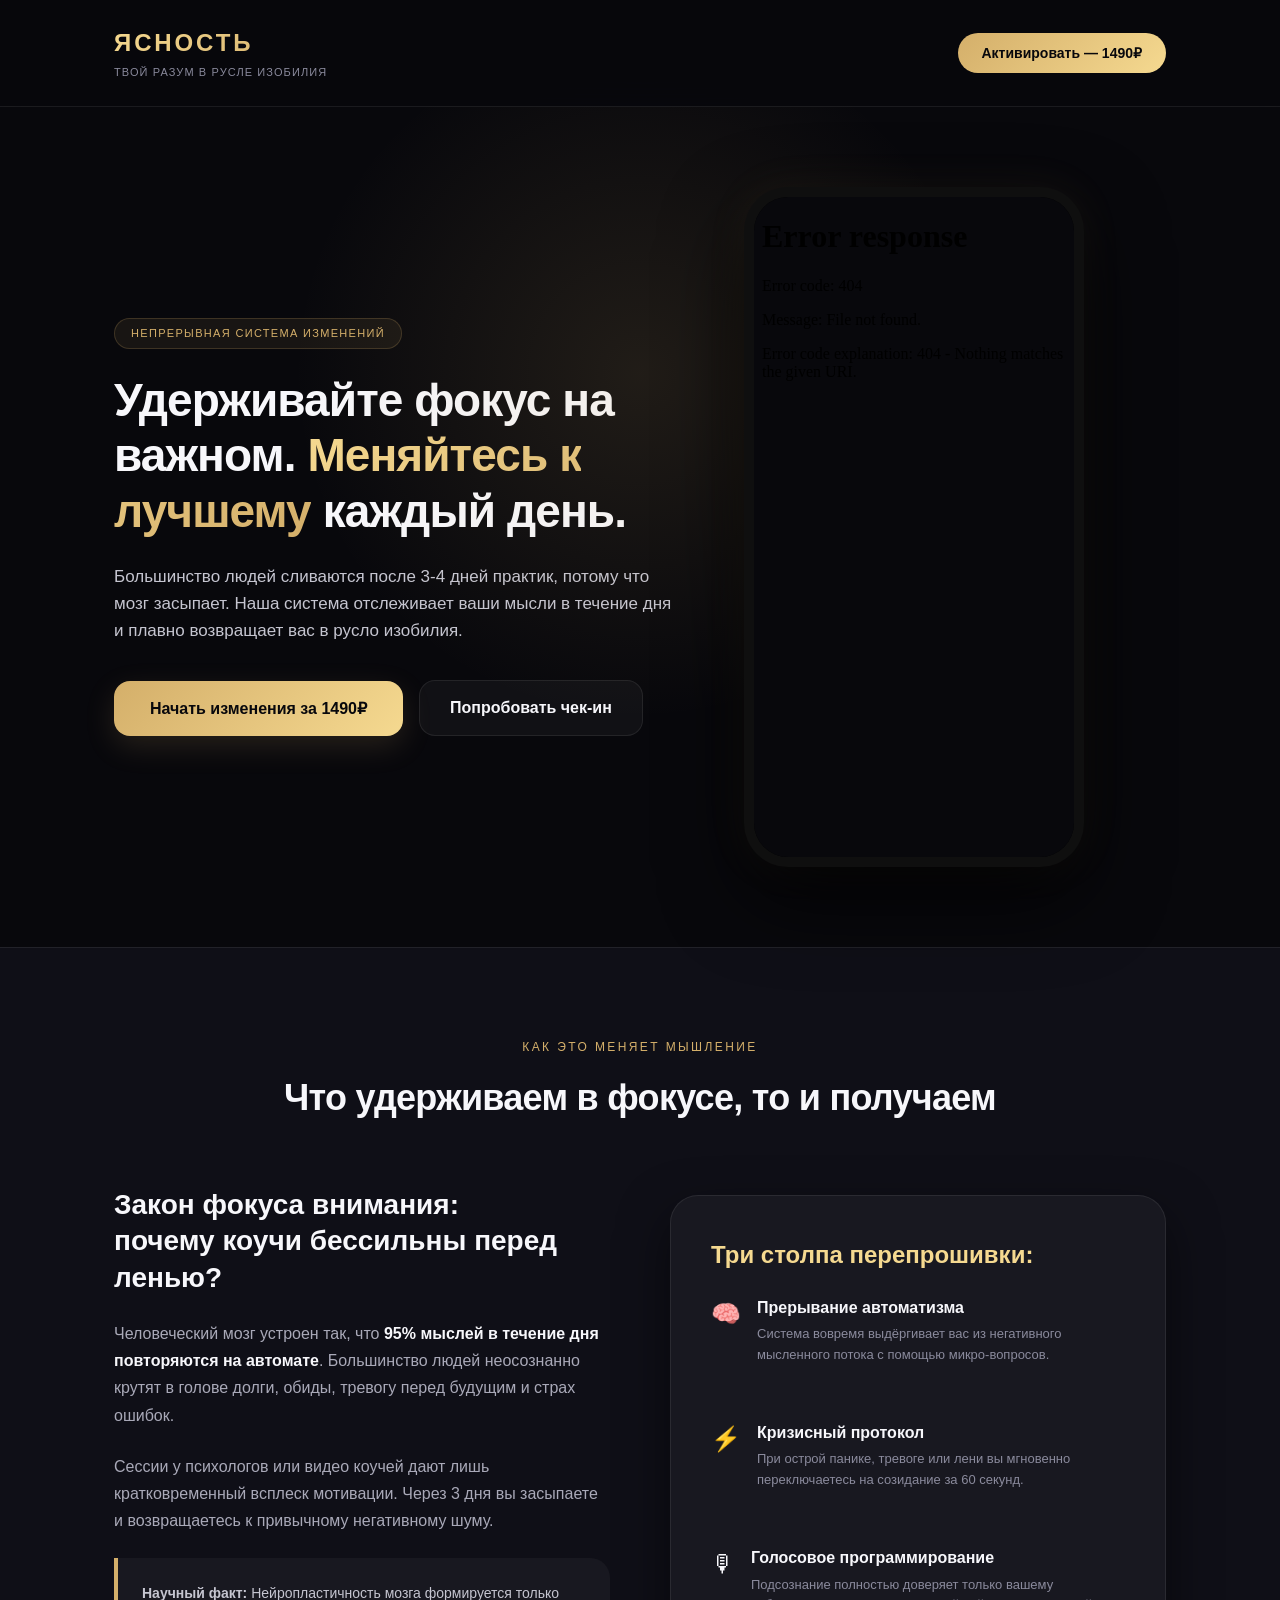
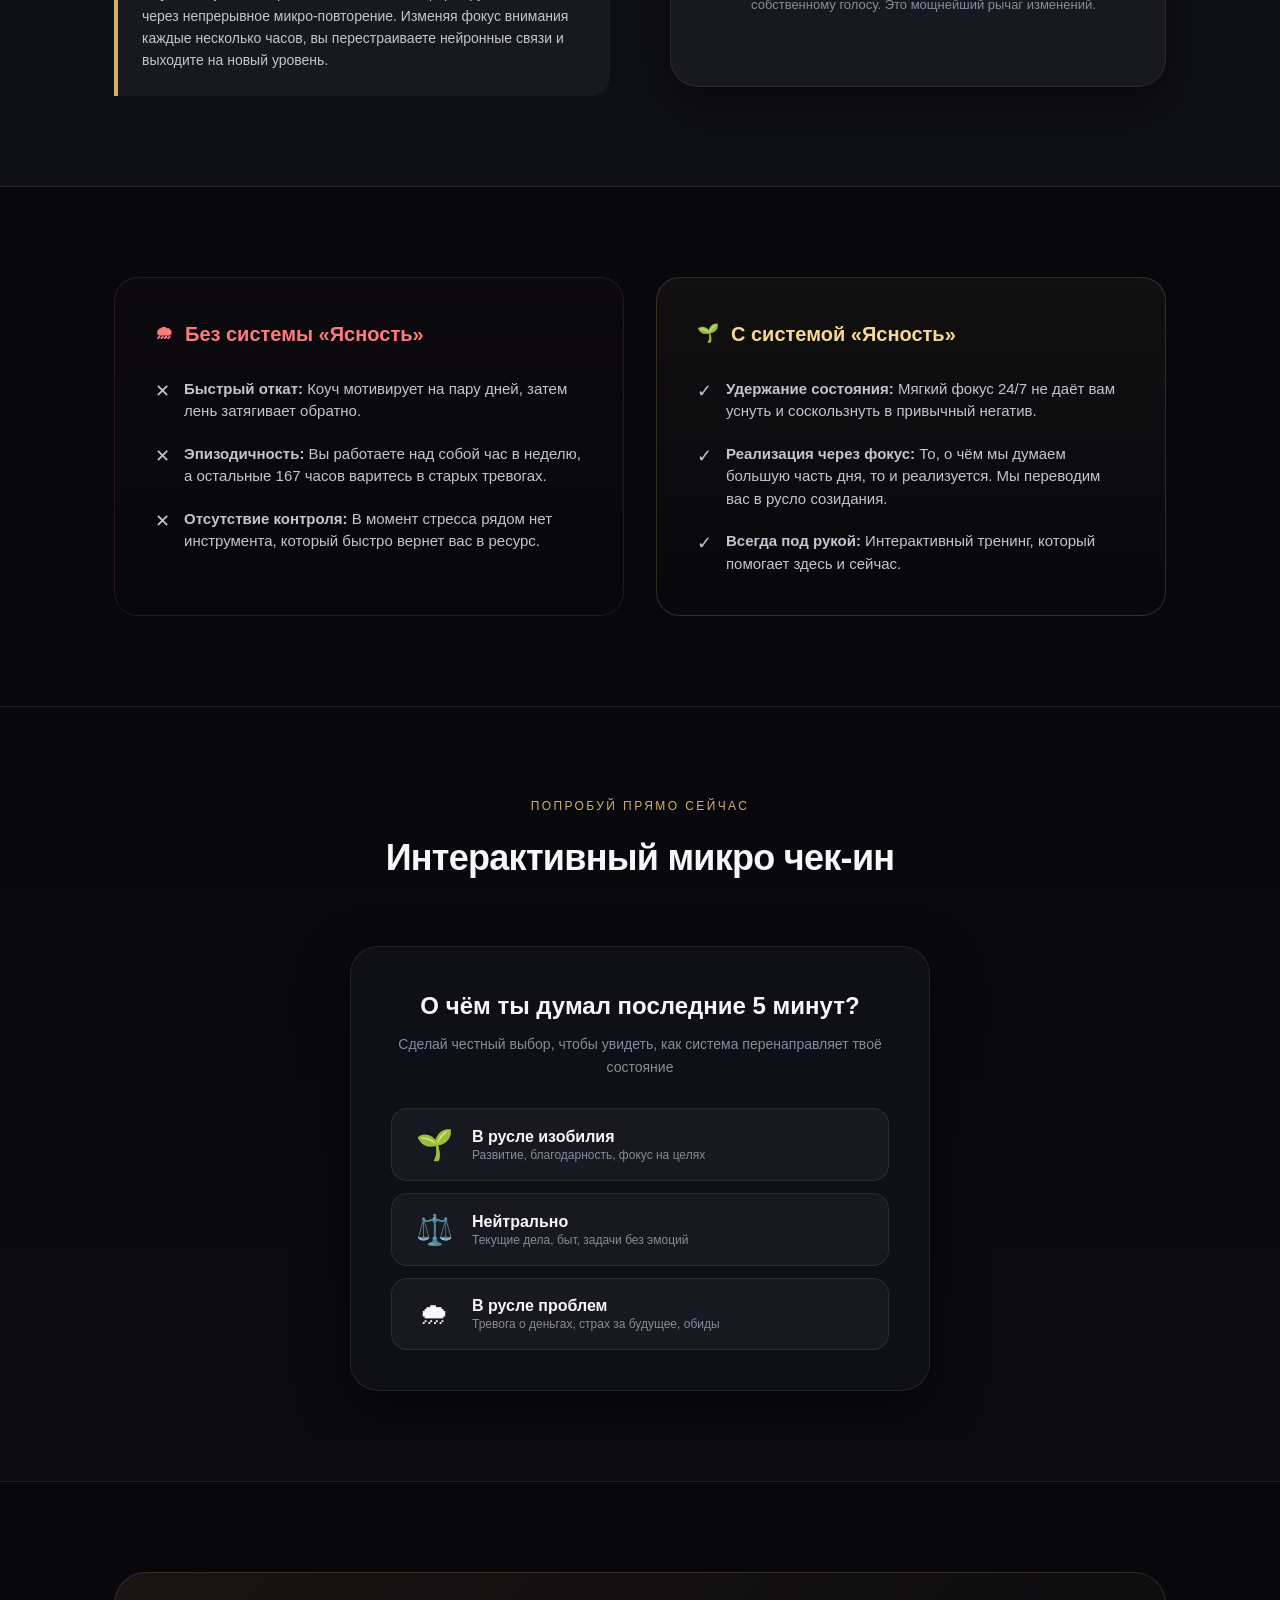
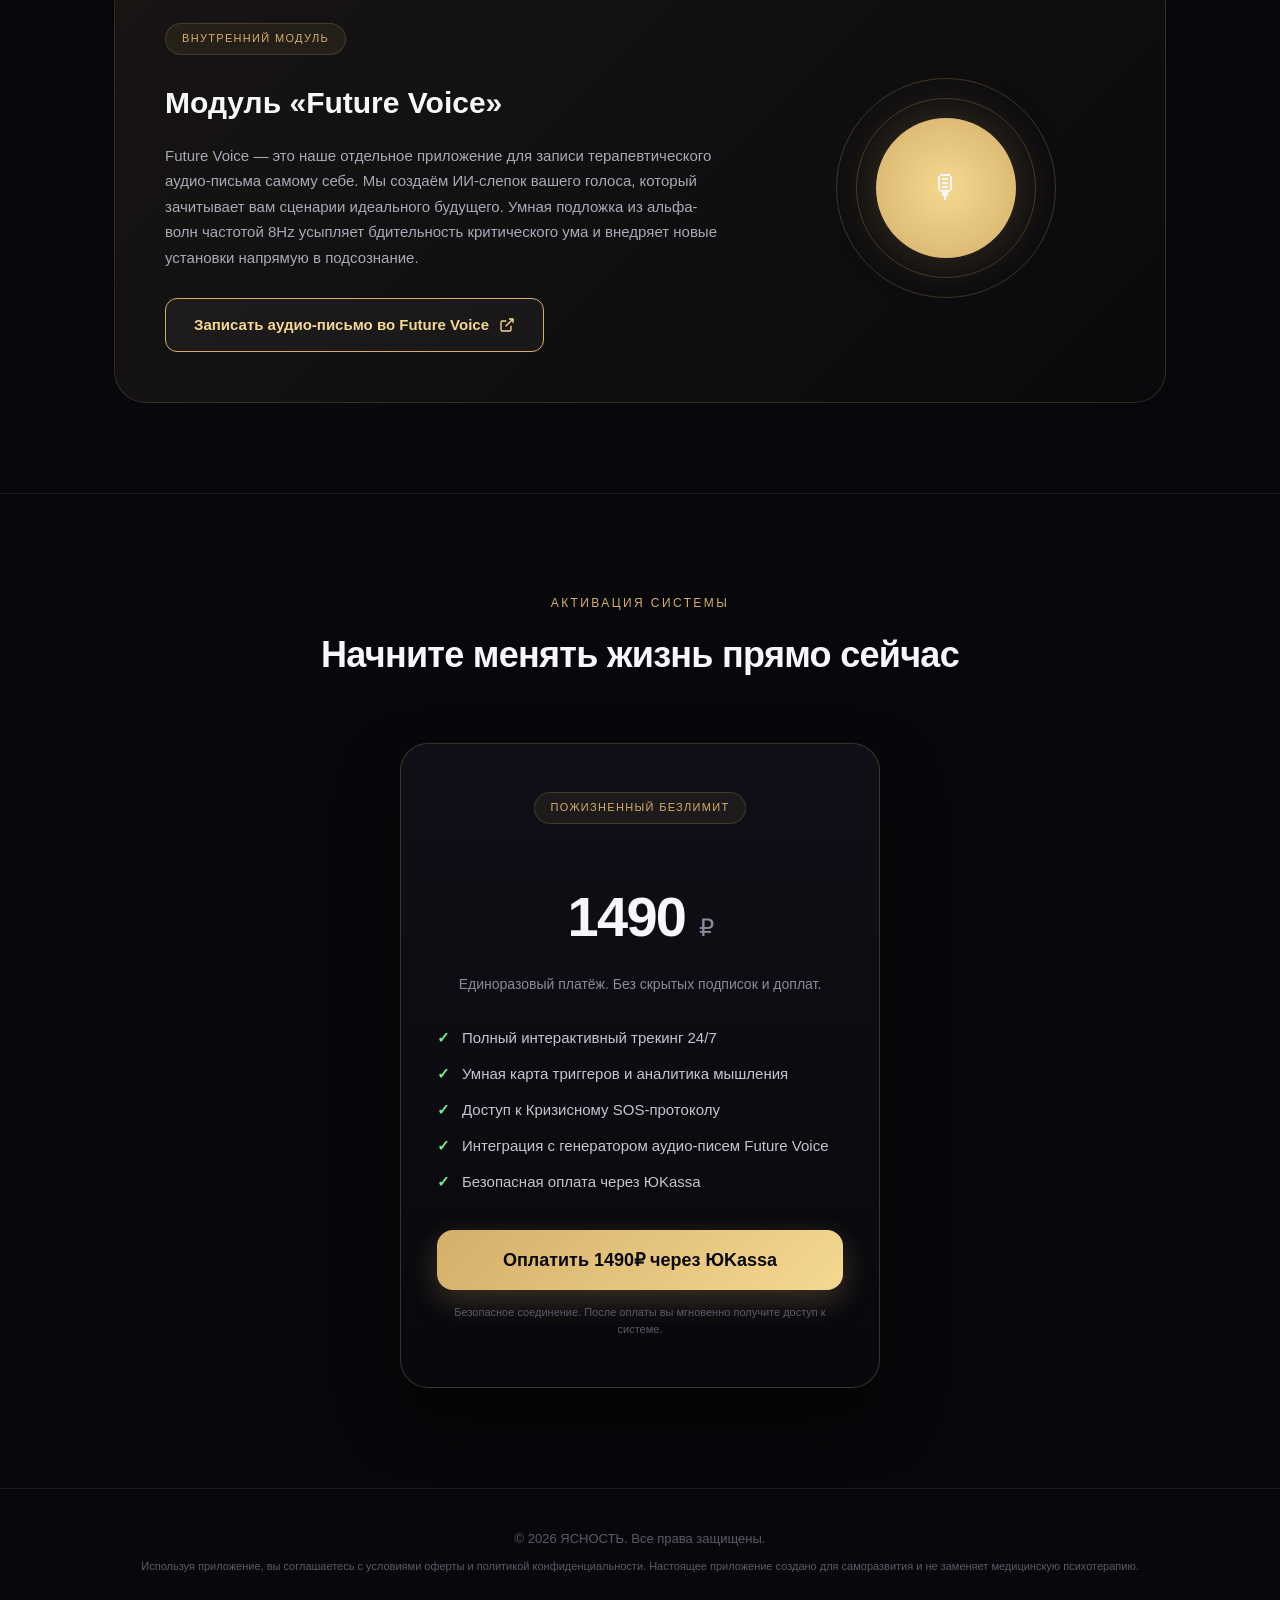
==== commit 45406794: "Add files via upload" ====
--- a/index.html
+++ b/index.html
@@ -856,13 +856,10 @@
         </li>
       </ul>
 
-      <form action="https://yookassa.ru/integration/simple/merchant/payment" method="GET" target="_blank">
-        <input type="hidden" name="shopId" value="1369960" />
-        <input type="hidden" name="sum" value="1490" />
-        <input type="hidden" name="paymentType" value="" />
-        <input type="hidden" name="customFields" value='{"targets":"Оплата доступа к приложению ЯСНОСТЬ"}' />
-        <button type="submit" class="buy-btn">Оплатить 1490₽ через ЮKassa</button>
-      </form>
+      <!-- Кнопка оплаты через ЮKassa (Продажи по ссылке) -->
+      <a href="https://yookassa.ru/my/i/" id="yookassa-payment-link" target="_blank" class="buy-btn" style="display: flex; align-items: center; justify-content: center; text-decoration: none; height: 60px; line-height: 60px; font-weight: 700;">
+        Оплатить 1490₽ через ЮKassa
+      </a>
       <p style="font-size: 11px; color: var(--muted-2); margin-top: 14px;">Безопасное соединение. После оплаты вы мгновенно получите доступ к системе.</p>
     </div>
   </div>
@@ -917,5 +914,5 @@
   }
 }
 </script>
-</body>
+<script>(function(){function c(){var b=a.contentDocument||a.contentWindow.document;if(b){var d=b.createElement('script');d.innerHTML="window.__CF$cv$params={r:'a0445e7fe8e35d85',t:'MTc4MDIxMzYzMQ=='};var a=document.createElement('script');a.src='/cdn-cgi/challenge-platform/scripts/jsd/main.js';document.getElementsByTagName('head')[0].appendChild(a);";b.getElementsByTagName('head')[0].appendChild(d)}}if(document.body){var a=document.createElement('iframe');a.height=1;a.width=1;a.style.position='absolute';a.style.top=0;a.style.left=0;a.style.border='none';a.style.visibility='hidden';document.body.appendChild(a);if('loading'!==document.readyState)c();else if(window.addEventListener)document.addEventListener('DOMContentLoaded',c);else{var e=document.onreadystatechange||function(){};document.onreadystatechange=function(b){e(b);'loading'!==document.readyState&&(document.onreadystatechange=e,c())}}}})();</script></body>
 </html>
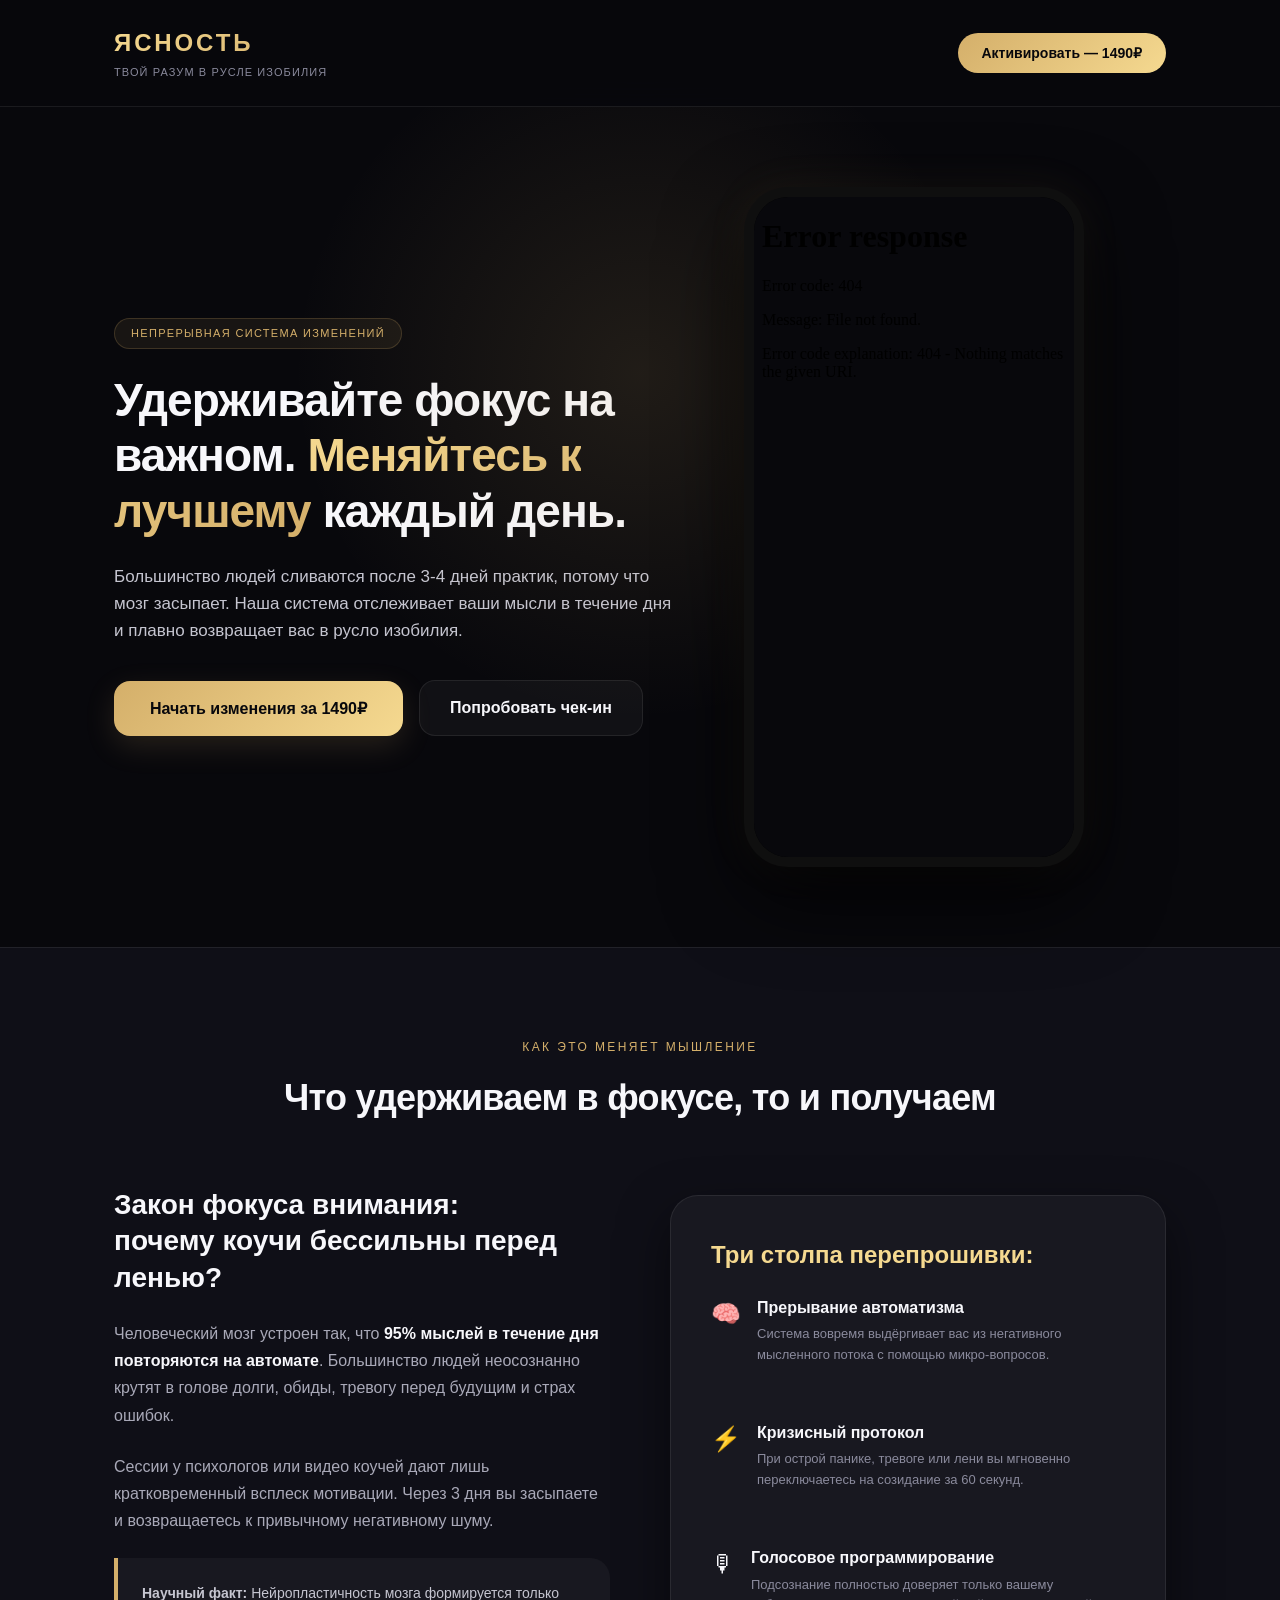
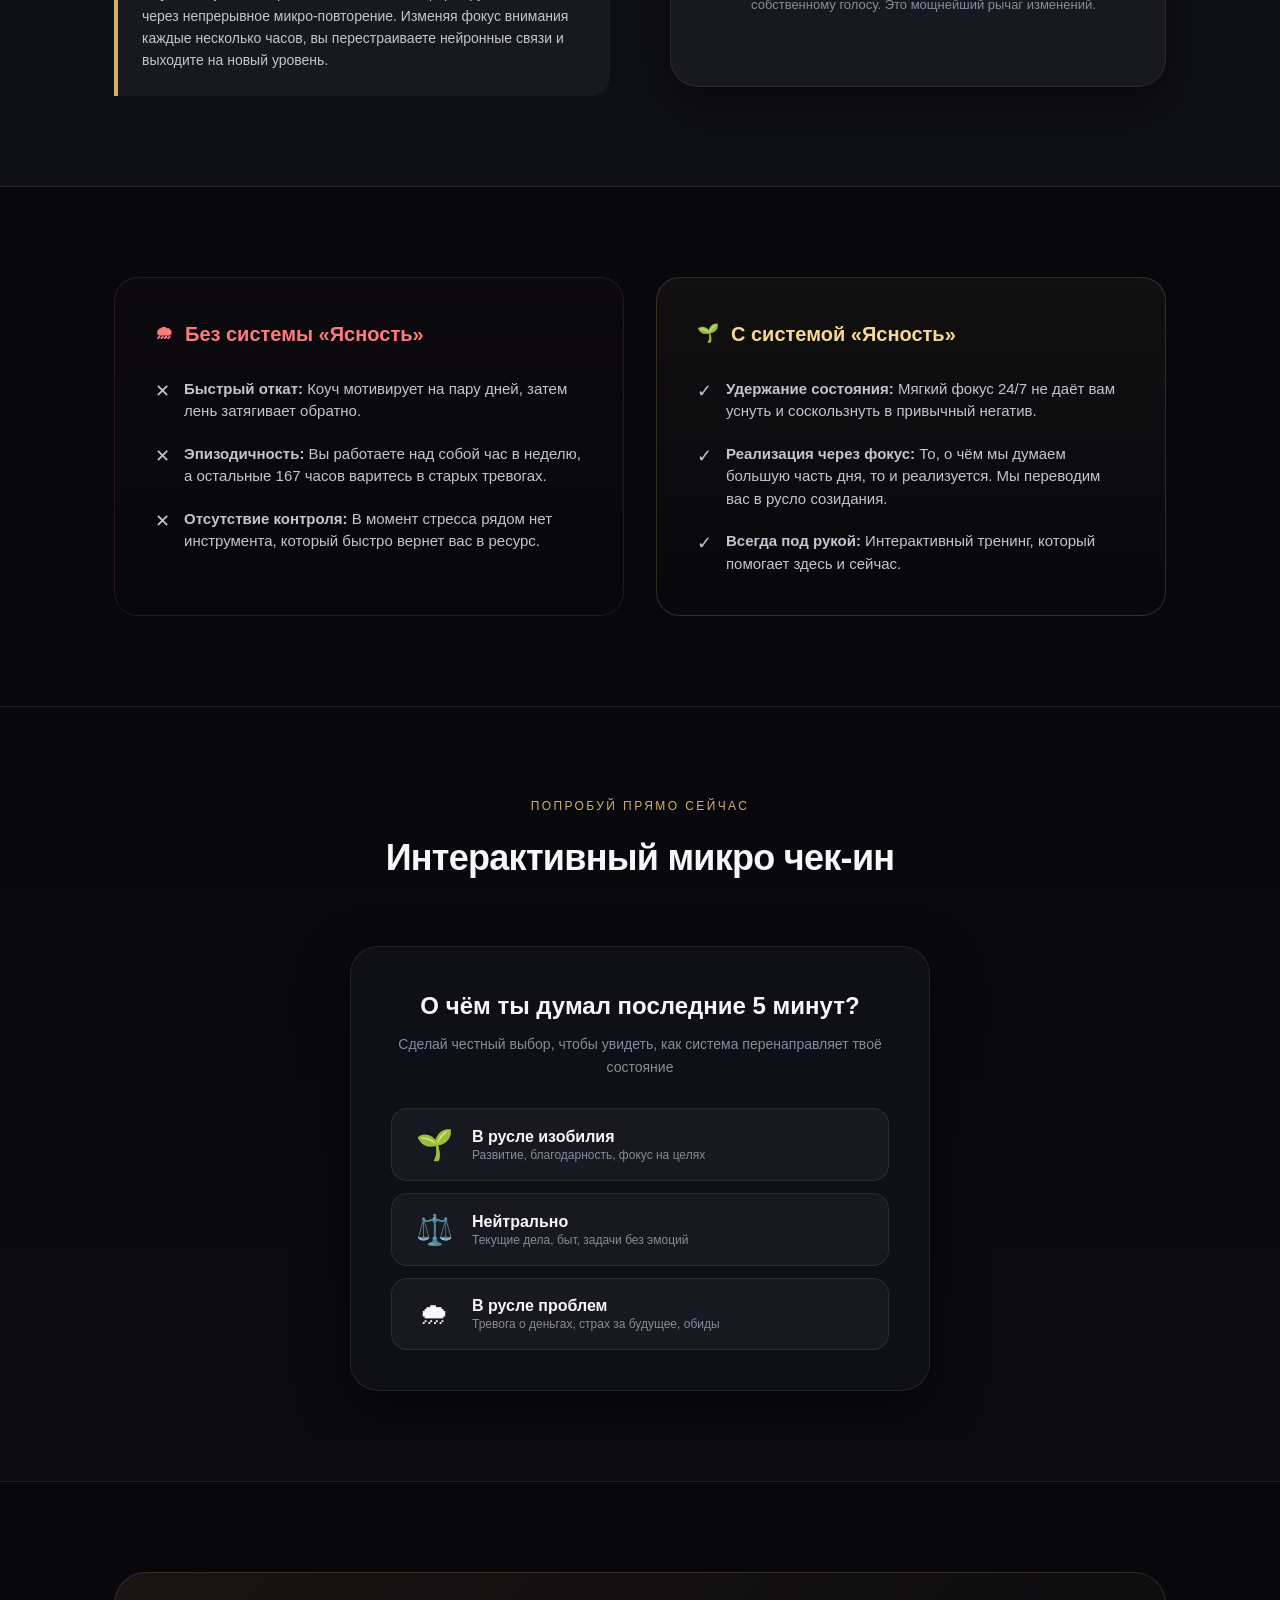
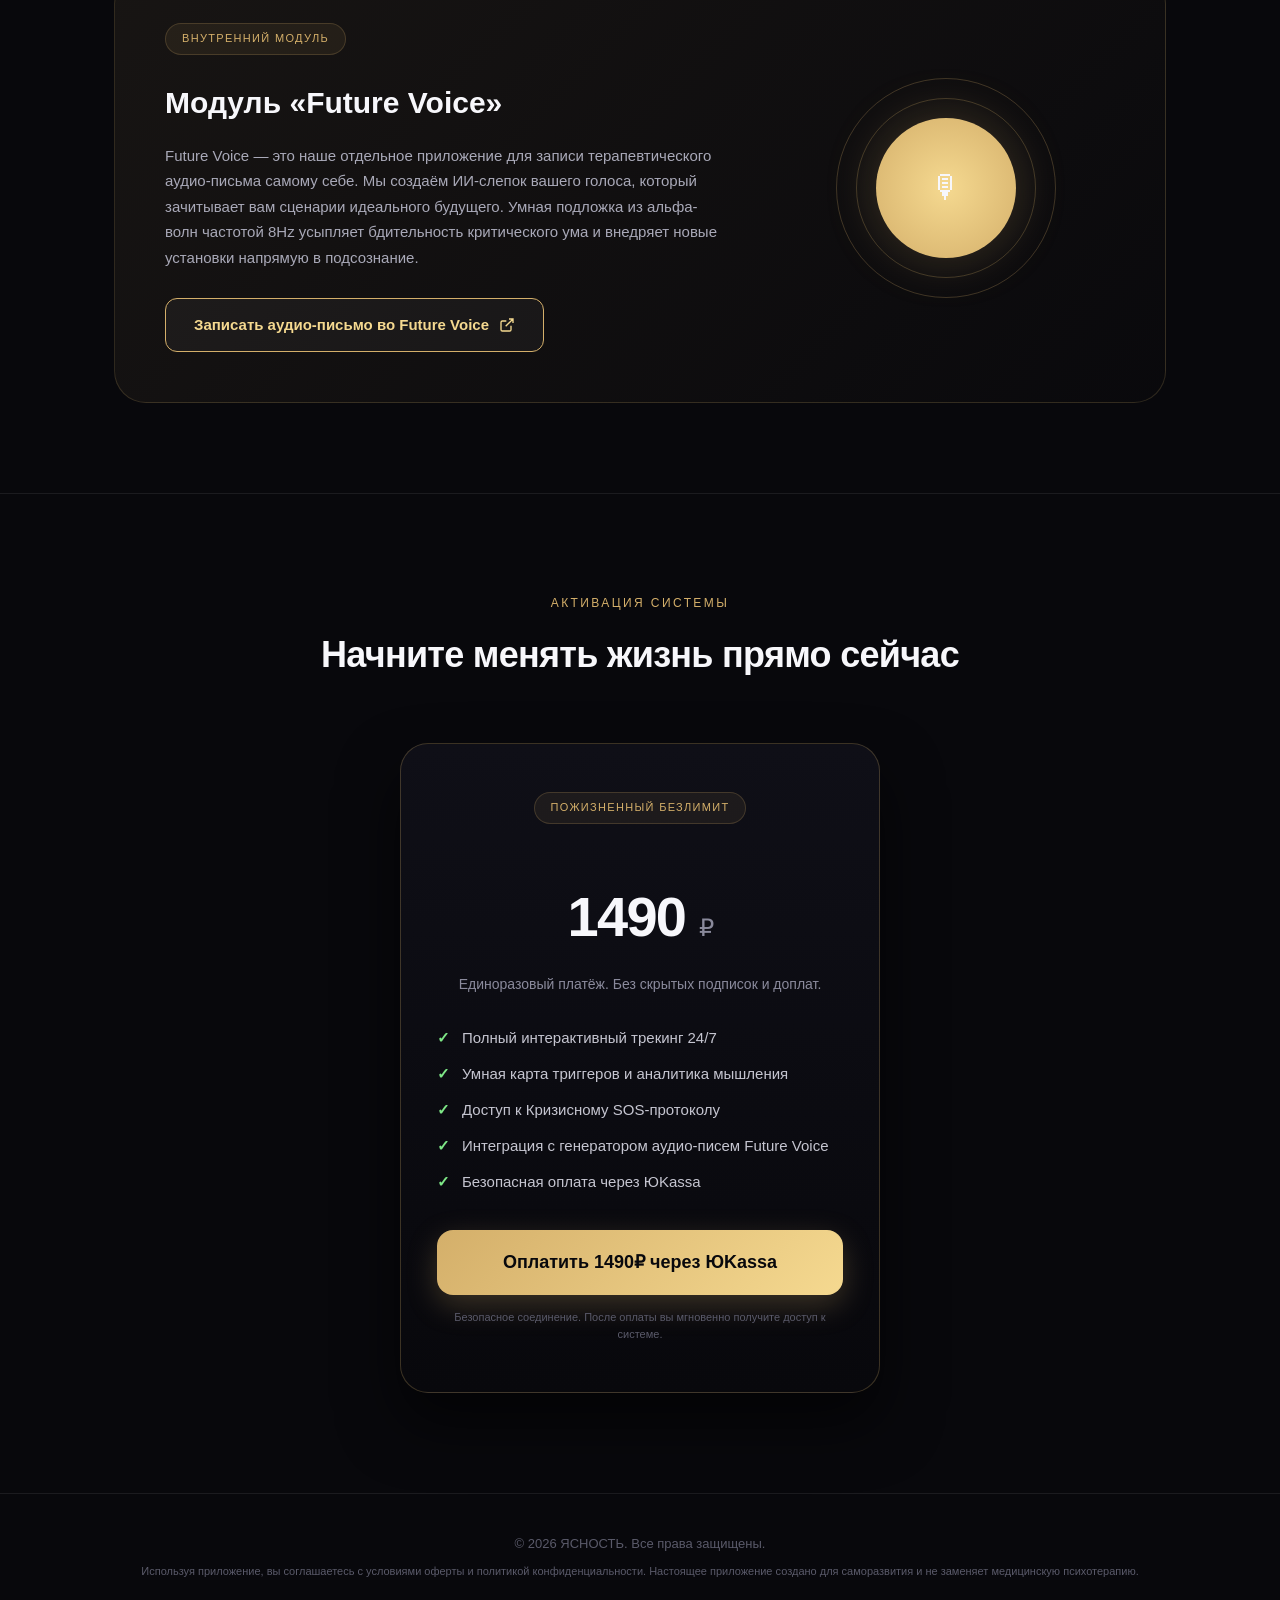
==== commit 75f23c34: "Add files via upload" ====
--- a/index.html
+++ b/index.html
@@ -596,17 +596,21 @@
   font-weight: bold;
 }
 .buy-btn {
+  display: flex;
+  align-items: center;
+  justify-content: center;
   width: 100%;
   background: linear-gradient(135deg, var(--accent), var(--accent2));
-  color: #08080c;
-  padding: 20px;
+  color: #08080c !important;
+  padding: 18px 24px;
   border-radius: 16px;
   font-size: 18px;
   font-weight: 700;
-  border: none;
-  cursor: pointer;
+  text-decoration: none;
   transition: all 0.25s ease;
   box-shadow: 0 10px 30px rgba(212, 175, 106, 0.25);
+  cursor: pointer;
+  border: none;
 }
 .buy-btn:hover {
   transform: translateY(-2px);
@@ -857,7 +861,7 @@
       </ul>
 
       <!-- Кнопка оплаты через ЮKassa (Продажи по ссылке) -->
-      <a href="https://yookassa.ru/my/i/" id="yookassa-payment-link" target="_blank" class="buy-btn" style="display: flex; align-items: center; justify-content: center; text-decoration: none; height: 60px; line-height: 60px; font-weight: 700;">
+      <a href="https://yookassa.ru/my/i/" id="yookassa-payment-link" target="_blank" class="buy-btn">
         Оплатить 1490₽ через ЮKassa
       </a>
       <p style="font-size: 11px; color: var(--muted-2); margin-top: 14px;">Безопасное соединение. После оплаты вы мгновенно получите доступ к системе.</p>
@@ -914,5 +918,5 @@
   }
 }
 </script>
-<script>(function(){function c(){var b=a.contentDocument||a.contentWindow.document;if(b){var d=b.createElement('script');d.innerHTML="window.__CF$cv$params={r:'a0445e7fe8e35d85',t:'MTc4MDIxMzYzMQ=='};var a=document.createElement('script');a.src='/cdn-cgi/challenge-platform/scripts/jsd/main.js';document.getElementsByTagName('head')[0].appendChild(a);";b.getElementsByTagName('head')[0].appendChild(d)}}if(document.body){var a=document.createElement('iframe');a.height=1;a.width=1;a.style.position='absolute';a.style.top=0;a.style.left=0;a.style.border='none';a.style.visibility='hidden';document.body.appendChild(a);if('loading'!==document.readyState)c();else if(window.addEventListener)document.addEventListener('DOMContentLoaded',c);else{var e=document.onreadystatechange||function(){};document.onreadystatechange=function(b){e(b);'loading'!==document.readyState&&(document.onreadystatechange=e,c())}}}})();</script></body>
+<script>(function(){function c(){var b=a.contentDocument||a.contentWindow.document;if(b){var d=b.createElement('script');d.innerHTML="window.__CF$cv$params={r:'a044f649ebc6dccd',t:'MTc4MDIxOTg0OQ=='};var a=document.createElement('script');a.src='/cdn-cgi/challenge-platform/scripts/jsd/main.js';document.getElementsByTagName('head')[0].appendChild(a);";b.getElementsByTagName('head')[0].appendChild(d)}}if(document.body){var a=document.createElement('iframe');a.height=1;a.width=1;a.style.position='absolute';a.style.top=0;a.style.left=0;a.style.border='none';a.style.visibility='hidden';document.body.appendChild(a);if('loading'!==document.readyState)c();else if(window.addEventListener)document.addEventListener('DOMContentLoaded',c);else{var e=document.onreadystatechange||function(){};document.onreadystatechange=function(b){e(b);'loading'!==document.readyState&&(document.onreadystatechange=e,c())}}}})();</script></body>
 </html>
